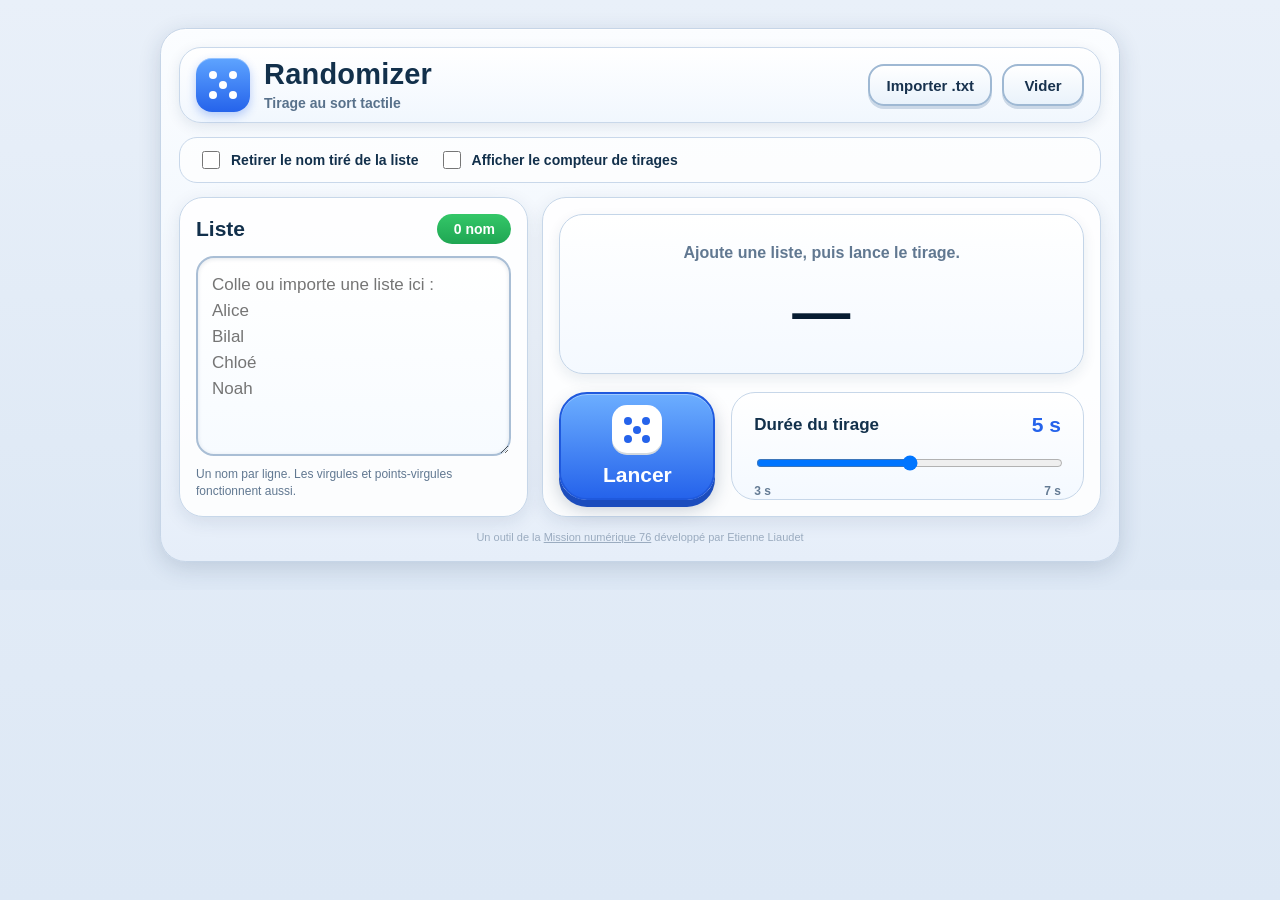
==== index.html @ f3f2001b "Rework footer credit wording to link Mission numérique 76 Co-Authored-By: Claude Sonnet 5 <noreply@a" ====
<!DOCTYPE html>
<html lang="fr">
<head>
    <meta charset="UTF-8">
    <meta http-equiv="Content-Type" content="text/html; charset=utf-8">
    <meta name="viewport" content="width=device-width, initial-scale=1.0">
    <title>Randomizer - Tirage au sort</title>
    <meta name="description" content="Tirage au sort de noms avec liste importable, durée réglable et confettis.">
    <link rel="icon" href="icon.png">
    <link rel="stylesheet" href="css/style.css">
</head>
<body>
    <div id="app" aria-label="Randomizer de tirage au sort">
        <div id="confettiLayer" aria-hidden="true"></div>

        <header class="topbar">
            <div class="brand">
                <div class="logoDice" aria-hidden="true"><span></span><span></span><span></span><span></span><span></span></div>
                <div>
                    <h1>Randomizer</h1>
                    <p>Tirage au sort tactile</p>
                </div>
            </div>
            <div class="topActions">
                <button type="button" id="btnImport" class="softButton">Importer .txt</button>
                <input type="file" id="fileImport" accept=".txt,.csv,text/plain" style="display:none">
                <button type="button" id="btnClear" class="softButton danger">Vider</button>
            </div>
        </header>

        <section class="optionsBar">
            <label class="optionToggle">
                <input type="checkbox" id="removeDrawnToggle">
                <span>Retirer le nom tiré de la liste</span>
            </label>
            <label class="optionToggle">
                <input type="checkbox" id="showCounterToggle">
                <span>Afficher le compteur de tirages</span>
            </label>
            <div id="drawCounter" class="drawCounter" hidden>
                <span>Tirages : <strong id="drawCounterValue">0</strong></span>
                <button type="button" id="btnResetCounter" class="linkButton">Réinitialiser</button>
            </div>
        </section>

        <main class="layout">
            <section class="panel listPanel">
                <div class="panelHeader">
                    <h2>Liste</h2>
                    <span id="countBadge">0 nom</span>
                </div>
                <textarea id="nameList" spellcheck="false" placeholder="Colle ou importe une liste ici :&#10;Alice&#10;Bilal&#10;Chloé&#10;Noah"></textarea>
                <p class="hint">Un nom par ligne. Les virgules et points-virgules fonctionnent aussi.</p>
            </section>

            <section class="panel drawPanel">
                <div id="resultCard">
                    <div id="statusText">Ajoute une liste, puis lance le tirage.</div>
                    <div id="resultName">—</div>
                </div>

                <div class="controls">
                    <button type="button" id="drawButton" class="drawButton" aria-label="Lancer le tirage au sort">
                        <span class="dieButton" aria-hidden="true"><i></i><i></i><i></i><i></i><i></i></span>
                        <span>Lancer</span>
                    </button>

                    <div class="speedBox">
                        <div class="speedHeader">
                            <label for="durationRange">Durée du tirage</label>
                            <strong><span id="durationValue">5</span> s</strong>
                        </div>
                        <input id="durationRange" type="range" min="3" max="7" value="5" step="1">
                        <div class="rangeLabels"><span>3 s</span><span>7 s</span></div>
                    </div>
                </div>
            </section>
        </main>

        <footer class="appFooter">
            Un outil de la <a href="https://prim76.ac-normandie.fr/numerique" target="_blank" rel="noopener">Mission numérique 76</a> développé par Etienne Liaudet
        </footer>
    </div>

    <script src="scripts/randomizer.js"></script>
</body>
</html>
---- css/style.css ----
* {
    box-sizing: border-box;
}

html, body {
    margin: 0;
    padding: 0;
    min-height: 100%;
    background: linear-gradient(180deg, #e9f0f9 0%, #dde8f5 100%);
    font-family: Arial, Helvetica, sans-serif;
}

button, input, textarea {
    font-family: Arial, Helvetica, sans-serif;
}

button, input[type="range"] {
    touch-action: manipulation;
    -ms-touch-action: manipulation;
}

body {
    display: flex;
    justify-content: center;
    align-items: flex-start;
    padding: clamp(8px, 3vw, 28px);
}

#app {
    position: relative;
    width: 100%;
    max-width: 960px;
    color: #11263d;
    background: linear-gradient(180deg, #fbfdff 0%, #f0f6fd 58%, #e6eef9 100%);
    border: 1px solid #c6d5e7;
    border-radius: clamp(14px, 2vw, 26px);
    box-shadow: inset 0 1px 0 rgba(255,255,255,.92), 0 6px 22px rgba(23,52,84,.16);
    padding: clamp(10px, 2vw, 18px);
    display: flex;
    flex-direction: column;
    gap: 14px;
}

.topbar {
    display: flex;
    flex-wrap: wrap;
    align-items: center;
    justify-content: space-between;
    gap: 12px;
    padding: 10px 16px;
    background: linear-gradient(180deg, rgba(255,255,255,.98), rgba(241,247,254,.98));
    border: 1px solid #c9d8ea;
    border-radius: 22px;
    box-shadow: 0 4px 14px rgba(23,52,84,.10);
}

.brand {
    display: flex;
    align-items: center;
    gap: 14px;
}

.logoDice {
    position: relative;
    width: 54px;
    height: 54px;
    flex: 0 0 auto;
    background: linear-gradient(180deg, #5ea4ff, #2563eb);
    border-radius: 16px;
    box-shadow: inset 0 1px 0 rgba(255,255,255,.35), 0 4px 10px rgba(37,99,235,.30);
}

.logoDice span,
.dieButton i {
    position: absolute;
    display: block;
    width: 8px;
    height: 8px;
    background: #fff;
    border-radius: 50%;
}

.logoDice span:nth-child(1) { left: 13px; top: 13px; }
.logoDice span:nth-child(2) { right: 13px; top: 13px; }
.logoDice span:nth-child(3) { left: 23px; top: 23px; }
.logoDice span:nth-child(4) { left: 13px; bottom: 13px; }
.logoDice span:nth-child(5) { right: 13px; bottom: 13px; }

h1 {
    margin: 0;
    color: #12304b;
    font-size: clamp(20px, 3vw, 29px);
    line-height: 1.1;
    letter-spacing: .2px;
}

.brand p {
    margin: 4px 0 0;
    color: #58718b;
    font-size: 14px;
    font-weight: bold;
}

.topActions {
    display: flex;
    align-items: center;
    flex-wrap: wrap;
    gap: 10px;
}

.softButton {
    height: 42px;
    min-width: 122px;
    padding: 0 16px;
    color: #18324e;
    background: linear-gradient(180deg, #ffffff, #e9f2fb);
    border: 2px solid #9eb8d3;
    border-radius: 16px;
    box-shadow: inset 0 1px 0 rgba(255,255,255,.9), 0 3px 0 #cbd8e7;
    font-size: 15px;
    font-weight: bold;
    cursor: pointer;
}

.softButton.danger {
    min-width: 82px;
}

.softButton:hover,
.softButton:focus,
.drawButton:hover,
.drawButton:focus {
    border-color: #2563eb;
    box-shadow: 0 0 0 5px rgba(37,99,235,.13), inset 0 1px 0 rgba(255,255,255,.9);
    outline: none;
}

.softButton:active,
.drawButton:active {
    transform: translateY(2px);
}

.optionsBar {
    display: flex;
    flex-wrap: wrap;
    align-items: center;
    gap: 10px 20px;
    padding: 10px 18px;
    background: rgba(255,255,255,.7);
    border: 1px solid #c9d8ea;
    border-radius: 18px;
}

.optionToggle {
    display: flex;
    align-items: center;
    gap: 8px;
    color: #12304b;
    font-size: 14px;
    font-weight: bold;
    cursor: pointer;
    user-select: none;
}

.optionToggle input[type="checkbox"] {
    width: 18px;
    height: 18px;
    accent-color: #2563eb;
    cursor: pointer;
}

.drawCounter {
    display: flex;
    align-items: center;
    gap: 12px;
    margin-left: auto;
    color: #12304b;
    font-size: 14px;
    font-weight: bold;
}

.drawCounter[hidden] {
    display: none;
}

.drawCounter strong {
    color: #2563eb;
    font-size: 16px;
}

.linkButton {
    padding: 0;
    color: #58718b;
    background: none;
    border: none;
    font-size: 13px;
    font-weight: bold;
    text-decoration: underline;
    cursor: pointer;
}

.linkButton:hover,
.linkButton:focus {
    color: #2563eb;
    outline: none;
}

.layout {
    display: flex;
    flex-wrap: wrap;
    gap: 14px;
}

.panel {
    background: rgba(255,255,255,.88);
    border: 1px solid #c7d7e9;
    border-radius: 24px;
    box-shadow: 0 5px 18px rgba(23,52,84,.10), inset 0 1px 0 rgba(255,255,255,.9);
    padding: 16px;
}

.listPanel {
    flex: 1 1 260px;
    min-width: 240px;
    display: flex;
    flex-direction: column;
}

.panelHeader {
    display: flex;
    align-items: center;
    justify-content: space-between;
    margin-bottom: 12px;
}

.panelHeader h2 {
    margin: 0;
    color: #12304b;
    font-size: 21px;
}

#countBadge {
    min-width: 74px;
    height: 30px;
    padding: 0 12px;
    color: #fff;
    background: linear-gradient(180deg, #34c768, #1fa653);
    border-radius: 999px;
    text-align: center;
    line-height: 30px;
    font-size: 14px;
    font-weight: bold;
}

#nameList {
    width: 100%;
    flex: 1 1 auto;
    min-height: 200px;
    resize: vertical;
    padding: 14px;
    color: #10253b;
    background: linear-gradient(180deg, #ffffff, #f7fbff);
    border: 2px solid #a9bed5;
    border-radius: 18px;
    box-shadow: inset 0 1px 4px rgba(23,52,84,.12);
    font-size: 17px;
    line-height: 26px;
}

#nameList:focus {
    border-color: #2563eb;
    box-shadow: 0 0 0 5px rgba(37,99,235,.13), inset 0 1px 4px rgba(23,52,84,.10);
    outline: none;
}

.hint {
    margin: 10px 0 0;
    color: #617891;
    font-size: 12px;
    line-height: 17px;
}

.drawPanel {
    position: relative;
    flex: 2 1 380px;
    min-width: 280px;
    display: flex;
    flex-direction: column;
    gap: 18px;
}

#resultCard {
    position: relative;
    flex: 1 1 auto;
    min-height: 160px;
    border-radius: 24px;
    background: linear-gradient(180deg, #ffffff, #f4f9ff);
    border: 1px solid #c4d5e8;
    box-shadow: inset 0 1px 0 rgba(255,255,255,.95), 0 5px 14px rgba(23,52,84,.09);
    display: flex;
    flex-direction: column;
    justify-content: center;
    align-items: center;
    text-align: center;
    padding: 18px;
}

#statusText {
    min-height: 24px;
    color: #617891;
    font-size: 16px;
    font-weight: bold;
    margin-bottom: 12px;
}

#resultName {
    max-width: 100%;
    color: #071c31;
    font-size: clamp(30px, 6vw, 58px);
    line-height: 1.1;
    font-weight: 900;
    letter-spacing: 1px;
    white-space: nowrap;
    overflow: hidden;
    text-overflow: ellipsis;
}

#resultName.rolling {
    color: #2563eb;
    transform: scale(1.02);
}

#resultName.winner {
    animation: popWinner .45s ease-out;
}

@keyframes popWinner {
    0% { transform: scale(.86); opacity: .7; }
    70% { transform: scale(1.08); opacity: 1; }
    100% { transform: scale(1); opacity: 1; }
}

.controls {
    display: flex;
    flex-wrap: wrap;
    align-items: center;
    gap: 16px;
}

.drawButton {
    width: 156px;
    height: 108px;
    flex: 0 0 auto;
    color: #fff;
    background: linear-gradient(180deg, #6caeff, #2563eb);
    border: 2px solid #1f59dd;
    border-radius: 28px;
    box-shadow: inset 0 1px 0 rgba(255,255,255,.35), 0 7px 0 #1c4dbd, 0 9px 18px rgba(23,52,84,.25);
    font-size: 21px;
    font-weight: bold;
    cursor: pointer;
}

.dieButton {
    position: relative;
    display: block;
    width: 50px;
    height: 50px;
    margin: 0 auto 8px;
    background: #fff;
    border-radius: 15px;
    box-shadow: inset 0 -2px 0 rgba(16,48,75,.18);
}

.dieButton i {
    background: #2563eb;
}

.dieButton i:nth-child(1) { left: 12px; top: 12px; }
.dieButton i:nth-child(2) { right: 12px; top: 12px; }
.dieButton i:nth-child(3) { left: 21px; top: 21px; }
.dieButton i:nth-child(4) { left: 12px; bottom: 12px; }
.dieButton i:nth-child(5) { right: 12px; bottom: 12px; }

.speedBox {
    flex: 1 1 200px;
    height: 108px;
    padding: 20px 22px;
    background: linear-gradient(180deg, #ffffff, #f4f9ff);
    border: 1px solid #c7d7e9;
    border-radius: 24px;
    box-shadow: inset 0 1px 0 rgba(255,255,255,.95);
}

.speedHeader {
    display: flex;
    align-items: center;
    justify-content: space-between;
    margin-bottom: 14px;
    color: #12304b;
    font-size: 17px;
    font-weight: bold;
}

.speedHeader strong {
    color: #2563eb;
    font-size: 21px;
}

#durationRange {
    width: 100%;
    height: 20px;
    cursor: pointer;
}

.rangeLabels {
    display: flex;
    justify-content: space-between;
    margin-top: 7px;
    color: #647b94;
    font-size: 12px;
    font-weight: bold;
}

#confettiLayer {
    position: absolute;
    inset: 0;
    overflow: hidden;
    pointer-events: none;
    z-index: 50;
    border-radius: inherit;
}

.confetti {
    position: absolute;
    width: 10px;
    height: 16px;
    border-radius: 3px;
    opacity: 0;
    animation: confettiFall 1100ms ease-out forwards;
}

@keyframes confettiFall {
    0% {
        opacity: 1;
        transform: translate(0, 0) rotate(0deg) scale(1);
    }
    100% {
        opacity: 0;
        transform: translate(var(--dx), var(--dy)) rotate(var(--rot)) scale(.9);
    }
}

.appFooter {
    text-align: center;
    color: #9bacc0;
    font-size: 11px;
}

.appFooter a {
    color: #9bacc0;
    text-decoration: underline;
}

.appFooter a:hover,
.appFooter a:focus {
    color: #2563eb;
}

@media (max-width: 560px) {
    .topbar {
        justify-content: center;
        text-align: center;
    }
    .brand {
        flex-direction: column;
        text-align: center;
    }
    .drawCounter {
        margin-left: 0;
        width: 100%;
        justify-content: center;
    }
    .controls {
        justify-content: center;
    }
    .drawButton {
        width: 100%;
    }
}
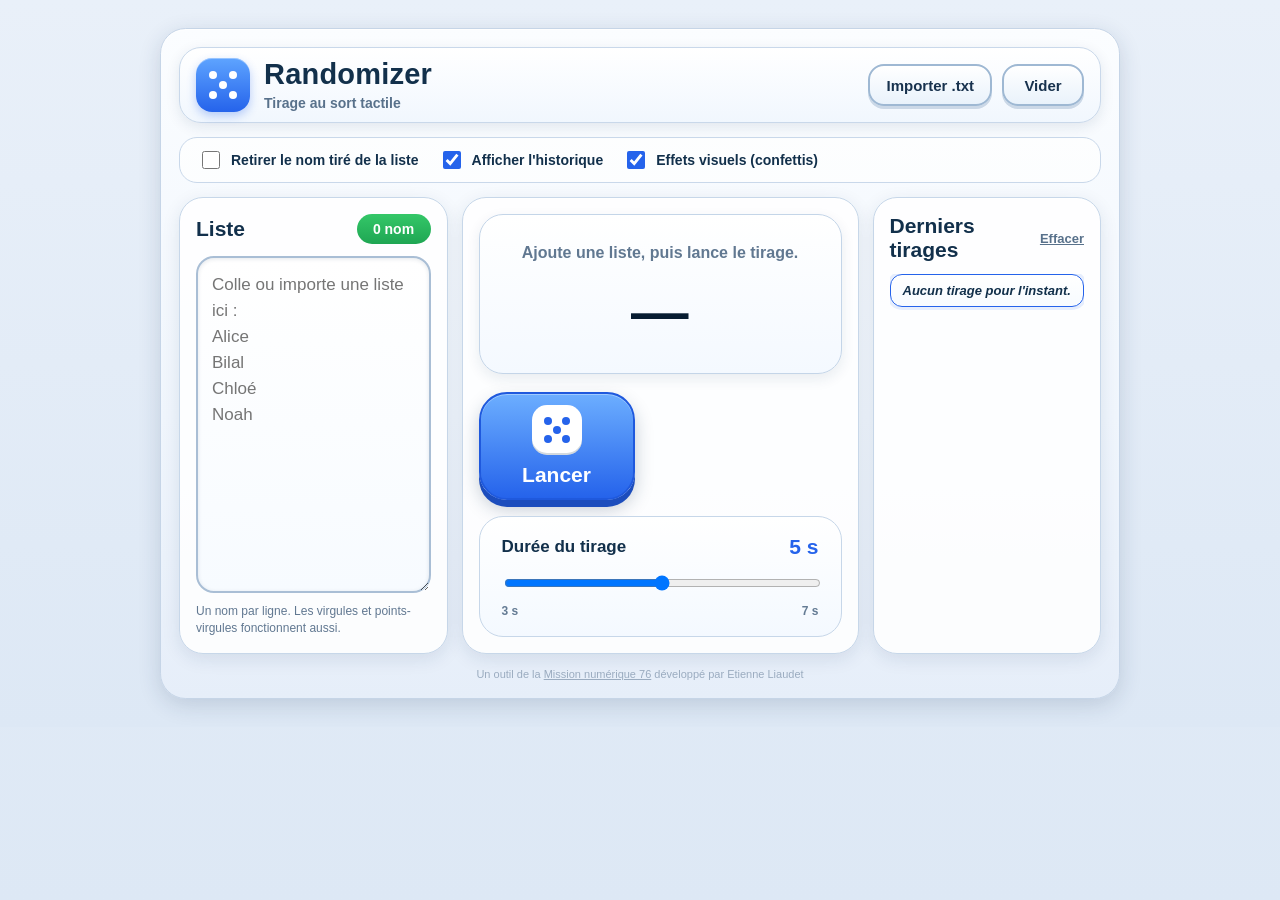
==== commit 9eaf21fc: "Replace draw counter with a collapsible recent-draws panel Remove the draw counter and its toggle/re" ====
--- a/index.html
+++ b/index.html
@@ -34,13 +34,13 @@
                 <span>Retirer le nom tiré de la liste</span>
             </label>
             <label class="optionToggle">
-                <input type="checkbox" id="showCounterToggle">
-                <span>Afficher le compteur de tirages</span>
+                <input type="checkbox" id="showHistoryToggle" checked>
+                <span>Afficher l'historique</span>
             </label>
-            <div id="drawCounter" class="drawCounter" hidden>
-                <span>Tirages : <strong id="drawCounterValue">0</strong></span>
-                <button type="button" id="btnResetCounter" class="linkButton">Réinitialiser</button>
-            </div>
+            <label class="optionToggle">
+                <input type="checkbox" id="confettiToggle" checked>
+                <span>Effets visuels (confettis)</span>
+            </label>
         </section>
 
         <main class="layout">
@@ -75,6 +75,16 @@
                     </div>
                 </div>
             </section>
+
+            <aside class="panel historyPanel" id="historyPanel">
+                <div class="panelHeader">
+                    <h2>Derniers tirages</h2>
+                    <button type="button" id="btnClearHistory" class="linkButton">Effacer</button>
+                </div>
+                <ol id="historyList" class="historyList">
+                    <li class="historyEmpty">Aucun tirage pour l'instant.</li>
+                </ol>
+            </aside>
         </main>
 
         <footer class="appFooter">
--- a/css/style.css
+++ b/css/style.css
@@ -167,25 +167,6 @@
     height: 18px;
     accent-color: #2563eb;
     cursor: pointer;
-}
-
-.drawCounter {
-    display: flex;
-    align-items: center;
-    gap: 12px;
-    margin-left: auto;
-    color: #12304b;
-    font-size: 14px;
-    font-weight: bold;
-}
-
-.drawCounter[hidden] {
-    display: none;
-}
-
-.drawCounter strong {
-    color: #2563eb;
-    font-size: 16px;
 }
 
 .linkButton {
@@ -384,8 +365,7 @@
 
 .speedBox {
     flex: 1 1 200px;
-    height: 108px;
-    padding: 20px 22px;
+    padding: 18px 22px;
     background: linear-gradient(180deg, #ffffff, #f4f9ff);
     border: 1px solid #c7d7e9;
     border-radius: 24px;
@@ -396,9 +376,9 @@
     display: flex;
     align-items: center;
     justify-content: space-between;
-    margin-bottom: 14px;
+    margin-bottom: 12px;
     color: #12304b;
-    font-size: 17px;
+    font-size: clamp(14px, 1.6vw, 17px);
     font-weight: bold;
 }
 
@@ -434,21 +414,102 @@
 .confetti {
     position: absolute;
     width: 10px;
-    height: 16px;
+    height: 14px;
+    opacity: 0;
+    animation-name: confettiFall;
+    animation-timing-function: cubic-bezier(.22, .68, .32, 1);
+    animation-fill-mode: forwards;
+}
+
+.confetti.round {
+    border-radius: 50%;
+}
+
+.confetti.square {
     border-radius: 3px;
-    opacity: 0;
-    animation: confettiFall 1100ms ease-out forwards;
 }
 
 @keyframes confettiFall {
     0% {
+        opacity: 0;
+        transform: translate(0, 0) rotate(0deg) scale(.4);
+    }
+    12% {
         opacity: 1;
-        transform: translate(0, 0) rotate(0deg) scale(1);
+        transform: translate(calc(var(--peakX) * 0.35), calc(var(--peakY) * 0.7)) rotate(calc(var(--rot) * 0.3)) scale(1);
+    }
+    50% {
+        opacity: 1;
+        transform: translate(var(--peakX), var(--peakY)) rotate(calc(var(--rot) * 0.6)) scale(1);
     }
     100% {
         opacity: 0;
-        transform: translate(var(--dx), var(--dy)) rotate(var(--rot)) scale(.9);
-    }
+        transform: translate(var(--dx), var(--dy)) rotate(var(--rot)) scale(.7);
+    }
+}
+
+.historyPanel {
+    flex: 1 1 220px;
+    min-width: 200px;
+    max-width: 260px;
+    display: flex;
+    flex-direction: column;
+}
+
+.historyPanel[hidden] {
+    display: none;
+}
+
+.historyList {
+    flex: 1 1 auto;
+    margin: 0;
+    padding: 0;
+    list-style: none;
+    overflow-y: auto;
+    max-height: 320px;
+    display: flex;
+    flex-direction: column;
+    gap: 8px;
+}
+
+.historyList li {
+    display: flex;
+    align-items: center;
+    justify-content: space-between;
+    gap: 8px;
+    padding: 8px 12px;
+    background: linear-gradient(180deg, #ffffff, #f7fbff);
+    border: 1px solid #d3e0ee;
+    border-radius: 12px;
+    font-size: 13px;
+    font-weight: bold;
+    color: #12304b;
+}
+
+.historyList li:first-child {
+    border-color: #2563eb;
+    box-shadow: 0 0 0 3px rgba(37,99,235,.10);
+}
+
+.historyList .historyName {
+    overflow: hidden;
+    text-overflow: ellipsis;
+    white-space: nowrap;
+}
+
+.historyList .historyTime {
+    flex: 0 0 auto;
+    color: #8298b3;
+    font-weight: normal;
+    font-size: 11px;
+}
+
+.historyEmpty {
+    color: #8298b3;
+    font-weight: normal;
+    font-style: italic;
+    justify-content: center;
+    text-align: center;
 }
 
 .appFooter {
@@ -476,10 +537,8 @@
         flex-direction: column;
         text-align: center;
     }
-    .drawCounter {
-        margin-left: 0;
-        width: 100%;
-        justify-content: center;
+    .historyPanel {
+        max-width: none;
     }
     .controls {
         justify-content: center;
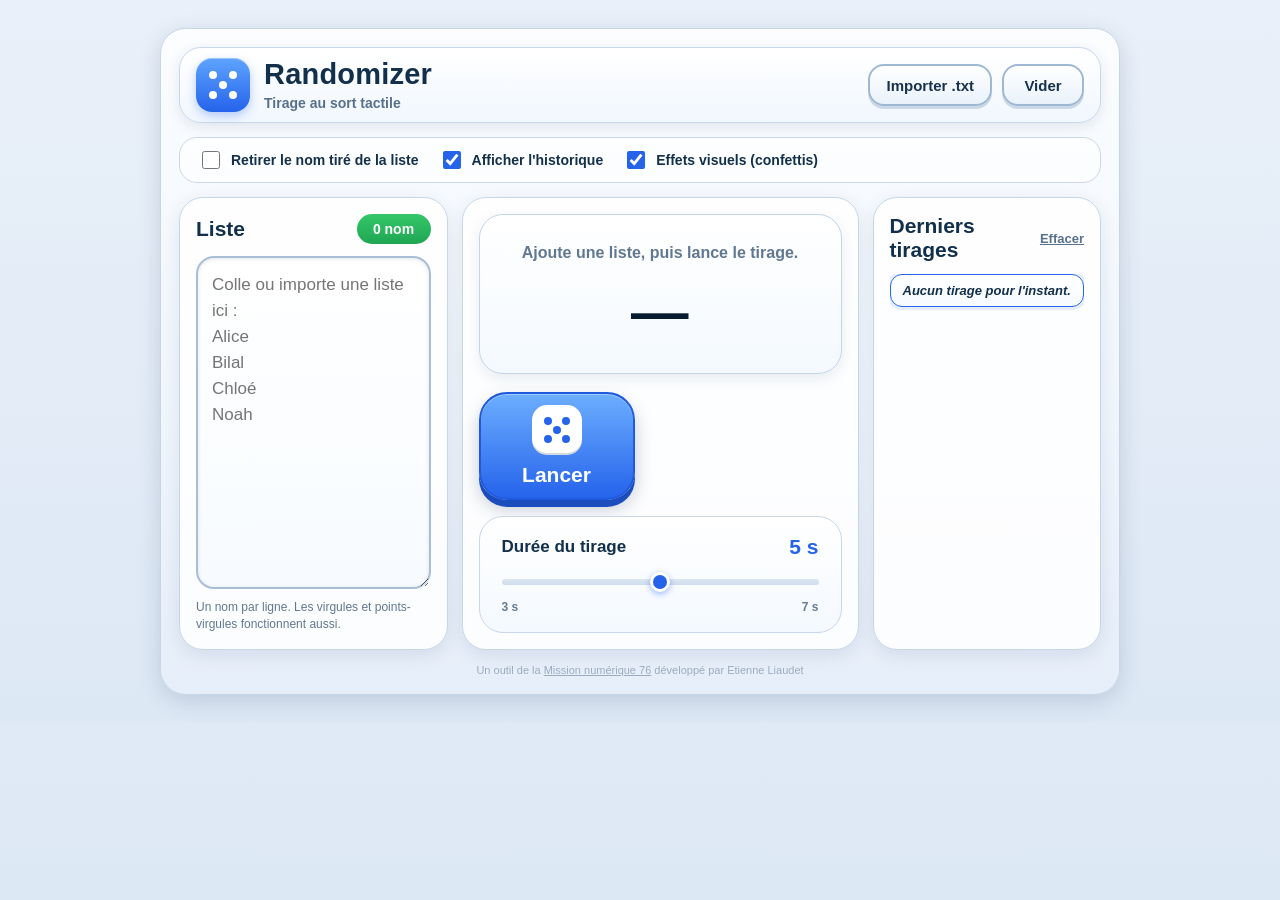
==== commit 04fcaeda: "Full QA pass: fix confetti-toggle bug, restyle slider, fix layout gap - Fix real bug: the confetti t" ====
--- a/index.html
+++ b/index.html
@@ -55,8 +55,8 @@
 
             <section class="panel drawPanel">
                 <div id="resultCard">
-                    <div id="statusText">Ajoute une liste, puis lance le tirage.</div>
-                    <div id="resultName">—</div>
+                    <div id="statusText" aria-live="polite">Ajoute une liste, puis lance le tirage.</div>
+                    <div id="resultName" aria-live="off">—</div>
                 </div>
 
                 <div class="controls">
--- a/css/style.css
+++ b/css/style.css
@@ -140,6 +140,12 @@
     transform: translateY(2px);
 }
 
+.drawButton:disabled {
+    opacity: .6;
+    cursor: default;
+    transform: none;
+}
+
 .optionsBar {
     display: flex;
     flex-wrap: wrap;
@@ -170,7 +176,8 @@
 }
 
 .linkButton {
-    padding: 0;
+    padding: 6px 4px;
+    margin: -6px -4px;
     color: #58718b;
     background: none;
     border: none;
@@ -388,9 +395,53 @@
 }
 
 #durationRange {
+    -webkit-appearance: none;
+    appearance: none;
     width: 100%;
+    height: 6px;
+    margin: 8px 0;
+    background: transparent;
+    cursor: pointer;
+}
+
+#durationRange::-webkit-slider-runnable-track {
+    height: 6px;
+    border-radius: 999px;
+    background: linear-gradient(180deg, #dbe6f2, #cddced);
+}
+
+#durationRange::-moz-range-track {
+    height: 6px;
+    border-radius: 999px;
+    background: linear-gradient(180deg, #dbe6f2, #cddced);
+}
+
+#durationRange::-webkit-slider-thumb {
+    -webkit-appearance: none;
+    width: 20px;
     height: 20px;
-    cursor: pointer;
+    margin-top: -7px;
+    border-radius: 50%;
+    background: #2563eb;
+    border: 3px solid #ffffff;
+    box-shadow: 0 2px 6px rgba(37,99,235,.45);
+}
+
+#durationRange::-moz-range-thumb {
+    width: 14px;
+    height: 14px;
+    border-radius: 50%;
+    background: #2563eb;
+    border: 3px solid #ffffff;
+    box-shadow: 0 2px 6px rgba(37,99,235,.45);
+}
+
+#durationRange:focus-visible::-webkit-slider-thumb {
+    box-shadow: 0 0 0 5px rgba(37,99,235,.18), 0 2px 6px rgba(37,99,235,.45);
+}
+
+#durationRange:focus-visible::-moz-range-thumb {
+    box-shadow: 0 0 0 5px rgba(37,99,235,.18), 0 2px 6px rgba(37,99,235,.45);
 }
 
 .rangeLabels {
@@ -528,6 +579,17 @@
     color: #2563eb;
 }
 
+@media (max-width: 900px) {
+    .historyPanel {
+        flex-basis: 100%;
+        max-width: none;
+    }
+
+    .historyList {
+        max-height: 180px;
+    }
+}
+
 @media (max-width: 560px) {
     .topbar {
         justify-content: center;
@@ -537,9 +599,6 @@
         flex-direction: column;
         text-align: center;
     }
-    .historyPanel {
-        max-width: none;
-    }
     .controls {
         justify-content: center;
     }
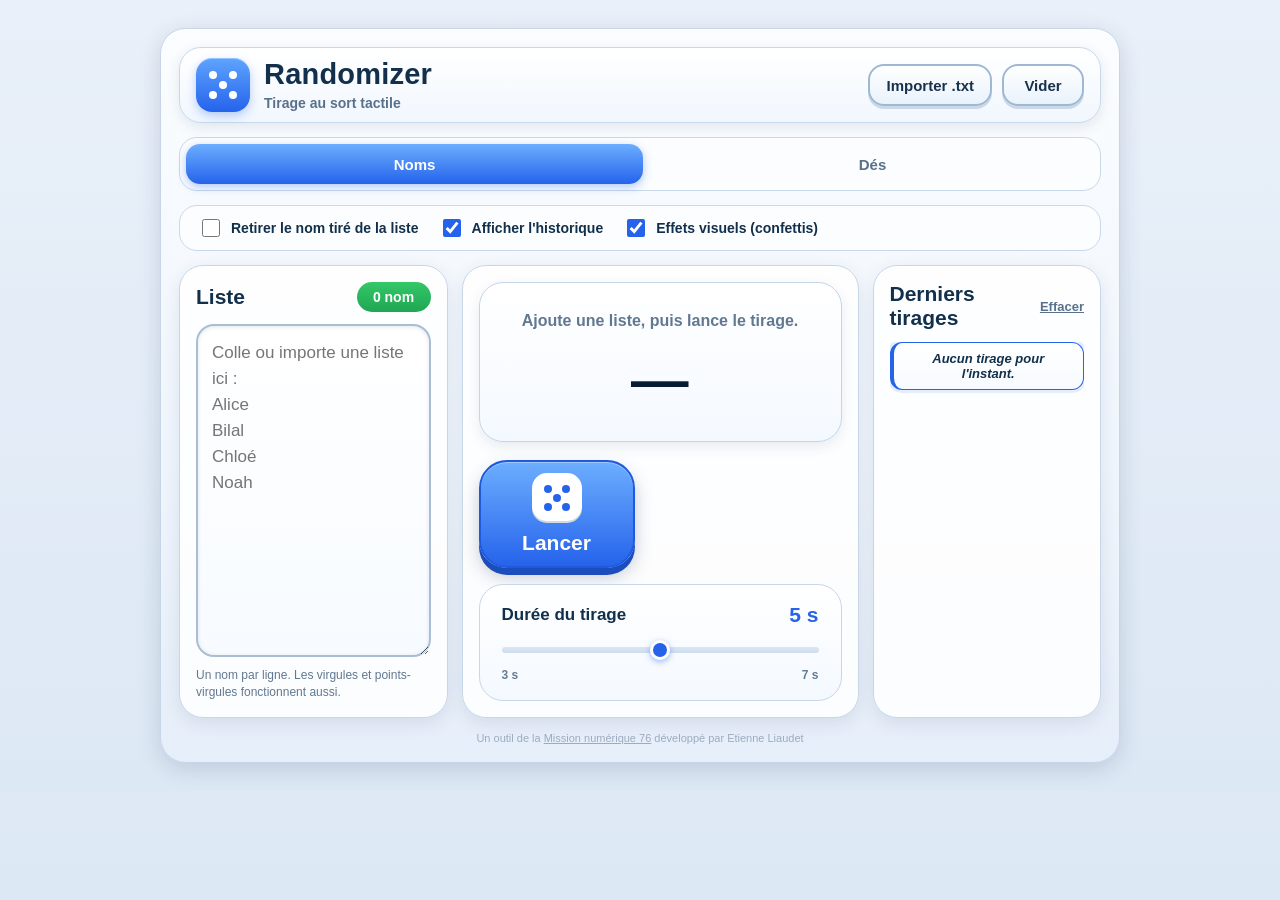
==== commit 554495f2: "Add tab navigation and a dice-roll tab Introduce a tab bar (Noms / Dés) so the app can host several " ====
--- a/index.html
+++ b/index.html
@@ -21,15 +21,20 @@
                     <p>Tirage au sort tactile</p>
                 </div>
             </div>
-            <div class="topActions">
+            <div class="topActions" id="namesTopActions">
                 <button type="button" id="btnImport" class="softButton">Importer .txt</button>
                 <input type="file" id="fileImport" accept=".txt,.csv,text/plain" style="display:none">
                 <button type="button" id="btnClear" class="softButton danger">Vider</button>
             </div>
         </header>
 
+        <nav class="tabBar" role="tablist" aria-label="Type de tirage">
+            <button type="button" class="tabButton active" data-tab="names" role="tab" aria-selected="true">Noms</button>
+            <button type="button" class="tabButton" data-tab="dice" role="tab" aria-selected="false">Dés</button>
+        </nav>
+
         <section class="optionsBar">
-            <label class="optionToggle">
+            <label class="optionToggle" id="removeDrawnOption">
                 <input type="checkbox" id="removeDrawnToggle">
                 <span>Retirer le nom tiré de la liste</span>
             </label>
@@ -44,37 +49,82 @@
         </section>
 
         <main class="layout">
-            <section class="panel listPanel">
-                <div class="panelHeader">
-                    <h2>Liste</h2>
-                    <span id="countBadge">0 nom</span>
-                </div>
-                <textarea id="nameList" spellcheck="false" placeholder="Colle ou importe une liste ici :&#10;Alice&#10;Bilal&#10;Chloé&#10;Noah"></textarea>
-                <p class="hint">Un nom par ligne. Les virgules et points-virgules fonctionnent aussi.</p>
-            </section>
+            <div class="tabPanel" id="tabPanel-names">
+                <section class="panel listPanel">
+                    <div class="panelHeader">
+                        <h2>Liste</h2>
+                        <span id="countBadge">0 nom</span>
+                    </div>
+                    <textarea id="nameList" spellcheck="false" placeholder="Colle ou importe une liste ici :&#10;Alice&#10;Bilal&#10;Chloé&#10;Noah"></textarea>
+                    <p class="hint">Un nom par ligne. Les virgules et points-virgules fonctionnent aussi.</p>
+                </section>
 
-            <section class="panel drawPanel">
-                <div id="resultCard">
-                    <div id="statusText" aria-live="polite">Ajoute une liste, puis lance le tirage.</div>
-                    <div id="resultName" aria-live="off">—</div>
-                </div>
+                <section class="panel drawPanel">
+                    <div id="resultCard">
+                        <div id="statusText" aria-live="polite">Ajoute une liste, puis lance le tirage.</div>
+                        <div id="resultName" aria-live="off">—</div>
+                    </div>
 
-                <div class="controls">
-                    <button type="button" id="drawButton" class="drawButton" aria-label="Lancer le tirage au sort">
-                        <span class="dieButton" aria-hidden="true"><i></i><i></i><i></i><i></i><i></i></span>
-                        <span>Lancer</span>
-                    </button>
+                    <div class="controls">
+                        <button type="button" id="drawButton" class="drawButton" aria-label="Lancer le tirage au sort">
+                            <span class="dieButton" aria-hidden="true"><i></i><i></i><i></i><i></i><i></i></span>
+                            <span>Lancer</span>
+                        </button>
 
-                    <div class="speedBox">
-                        <div class="speedHeader">
-                            <label for="durationRange">Durée du tirage</label>
-                            <strong><span id="durationValue">5</span> s</strong>
+                        <div class="speedBox">
+                            <div class="speedHeader">
+                                <label for="durationRange">Durée du tirage</label>
+                                <strong><span id="durationValue">5</span> s</strong>
+                            </div>
+                            <input id="durationRange" type="range" min="3" max="7" value="5" step="1">
+                            <div class="rangeLabels"><span>3 s</span><span>7 s</span></div>
                         </div>
-                        <input id="durationRange" type="range" min="3" max="7" value="5" step="1">
-                        <div class="rangeLabels"><span>3 s</span><span>7 s</span></div>
                     </div>
-                </div>
-            </section>
+                </section>
+            </div>
+
+            <div class="tabPanel" id="tabPanel-dice" hidden>
+                <section class="panel listPanel">
+                    <div class="panelHeader">
+                        <h2>Dés</h2>
+                    </div>
+                    <div class="diceOptionRow">
+                        <label id="diceCountLabel">Nombre de dés</label>
+                        <div class="stepper" role="group" aria-labelledby="diceCountLabel">
+                            <button type="button" id="diceCountMinus" class="stepperBtn" aria-label="Retirer un dé">−</button>
+                            <span id="diceCountValue">2</span>
+                            <button type="button" id="diceCountPlus" class="stepperBtn" aria-label="Ajouter un dé">+</button>
+                        </div>
+                    </div>
+                    <div class="diceOptionRow">
+                        <label for="diceSides">Type de dé</label>
+                        <select id="diceSides" class="softSelect">
+                            <option value="4">D4</option>
+                            <option value="6" selected>D6</option>
+                            <option value="8">D8</option>
+                            <option value="10">D10</option>
+                            <option value="12">D12</option>
+                            <option value="20">D20</option>
+                        </select>
+                    </div>
+                    <p class="hint">Choisis le nombre de dés et leur nombre de faces, puis lance.</p>
+                </section>
+
+                <section class="panel drawPanel">
+                    <div id="diceResultCard">
+                        <div id="diceStatusText" aria-live="polite">Prêt à lancer les dés.</div>
+                        <div id="diceFaces" class="diceFaces"></div>
+                        <div id="diceTotal" class="diceTotal" hidden>Total : <strong id="diceTotalValue">0</strong></div>
+                    </div>
+
+                    <div class="controls">
+                        <button type="button" id="diceRollButton" class="drawButton" aria-label="Lancer les dés">
+                            <span class="dieButton" aria-hidden="true"><i></i><i></i><i></i><i></i><i></i></span>
+                            <span>Lancer</span>
+                        </button>
+                    </div>
+                </section>
+            </div>
 
             <aside class="panel historyPanel" id="historyPanel">
                 <div class="panelHeader">
--- a/css/style.css
+++ b/css/style.css
@@ -1,5 +1,9 @@
 * {
     box-sizing: border-box;
+}
+
+[hidden] {
+    display: none !important;
 }
 
 html, body {
@@ -144,6 +148,46 @@
     opacity: .6;
     cursor: default;
     transform: none;
+}
+
+.tabBar {
+    display: flex;
+    flex-wrap: wrap;
+    gap: 8px;
+    padding: 6px;
+    background: rgba(255,255,255,.6);
+    border: 1px solid #c9d8ea;
+    border-radius: 18px;
+}
+
+.tabButton {
+    flex: 1 1 auto;
+    min-width: 100px;
+    height: 40px;
+    padding: 0 16px;
+    color: #58718b;
+    background: transparent;
+    border: none;
+    border-radius: 14px;
+    font-size: 15px;
+    font-weight: bold;
+    cursor: pointer;
+}
+
+.tabButton:hover,
+.tabButton:focus {
+    color: #2563eb;
+    outline: none;
+}
+
+.tabButton.active {
+    color: #fff;
+    background: linear-gradient(180deg, #6caeff, #2563eb);
+    box-shadow: 0 3px 10px rgba(37,99,235,.35);
+}
+
+.tabPanel {
+    display: contents;
 }
 
 .optionsBar {
@@ -268,6 +312,143 @@
     line-height: 17px;
 }
 
+.diceOptionRow {
+    display: flex;
+    align-items: center;
+    justify-content: space-between;
+    gap: 12px;
+    margin-bottom: 14px;
+}
+
+.diceOptionRow label {
+    color: #12304b;
+    font-size: 14px;
+    font-weight: bold;
+}
+
+.stepper {
+    display: flex;
+    align-items: center;
+    gap: 10px;
+}
+
+.stepperBtn {
+    width: 32px;
+    height: 32px;
+    color: #2563eb;
+    background: linear-gradient(180deg, #ffffff, #e9f2fb);
+    border: 2px solid #9eb8d3;
+    border-radius: 10px;
+    font-size: 18px;
+    font-weight: bold;
+    line-height: 1;
+    cursor: pointer;
+}
+
+.stepperBtn:hover,
+.stepperBtn:focus {
+    border-color: #2563eb;
+    outline: none;
+}
+
+.stepperBtn:disabled {
+    opacity: .4;
+    cursor: default;
+}
+
+#diceCountValue {
+    min-width: 20px;
+    text-align: center;
+    color: #12304b;
+    font-size: 18px;
+    font-weight: bold;
+}
+
+.softSelect {
+    height: 36px;
+    padding: 0 12px;
+    color: #18324e;
+    background: linear-gradient(180deg, #ffffff, #e9f2fb);
+    border: 2px solid #9eb8d3;
+    border-radius: 12px;
+    font-size: 14px;
+    font-weight: bold;
+    cursor: pointer;
+}
+
+.softSelect:hover,
+.softSelect:focus {
+    border-color: #2563eb;
+    outline: none;
+}
+
+#diceResultCard {
+    position: relative;
+    flex: 1 1 auto;
+    min-height: 160px;
+    border-radius: 24px;
+    background: linear-gradient(180deg, #ffffff, #f4f9ff);
+    border: 1px solid #c4d5e8;
+    box-shadow: inset 0 1px 0 rgba(255,255,255,.95), 0 5px 14px rgba(23,52,84,.09);
+    display: flex;
+    flex-direction: column;
+    justify-content: center;
+    align-items: center;
+    text-align: center;
+    padding: 18px;
+    gap: 12px;
+}
+
+#diceStatusText {
+    min-height: 24px;
+    color: #617891;
+    font-size: 16px;
+    font-weight: bold;
+}
+
+.diceFaces {
+    display: flex;
+    flex-wrap: wrap;
+    justify-content: center;
+    gap: 10px;
+}
+
+.dieFace {
+    display: flex;
+    align-items: center;
+    justify-content: center;
+    width: 56px;
+    height: 56px;
+    color: #fff;
+    background: linear-gradient(180deg, #6caeff, #2563eb);
+    border: 2px solid #1f59dd;
+    border-radius: 16px;
+    box-shadow: inset 0 1px 0 rgba(255,255,255,.35), 0 4px 10px rgba(37,99,235,.30);
+    font-size: 24px;
+    font-weight: 900;
+}
+
+.dieFace.rolling {
+    animation: dieShake .3s ease-in-out infinite;
+}
+
+@keyframes dieShake {
+    0%, 100% { transform: rotate(0deg); }
+    25% { transform: rotate(-8deg); }
+    75% { transform: rotate(8deg); }
+}
+
+.diceTotal {
+    color: #12304b;
+    font-size: 16px;
+    font-weight: bold;
+}
+
+.diceTotal strong {
+    color: #2563eb;
+    font-size: 20px;
+}
+
 .drawPanel {
     position: relative;
     flex: 2 1 380px;
@@ -507,10 +688,6 @@
     flex-direction: column;
 }
 
-.historyPanel[hidden] {
-    display: none;
-}
-
 .historyList {
     flex: 1 1 auto;
     margin: 0;
@@ -542,6 +719,14 @@
     box-shadow: 0 0 0 3px rgba(37,99,235,.10);
 }
 
+.historyList li {
+    border-left: 4px solid #34c768;
+}
+
+.historyList li[data-kind="dice"] {
+    border-left-color: #f5a623;
+}
+
 .historyList .historyName {
     overflow: hidden;
     text-overflow: ellipsis;
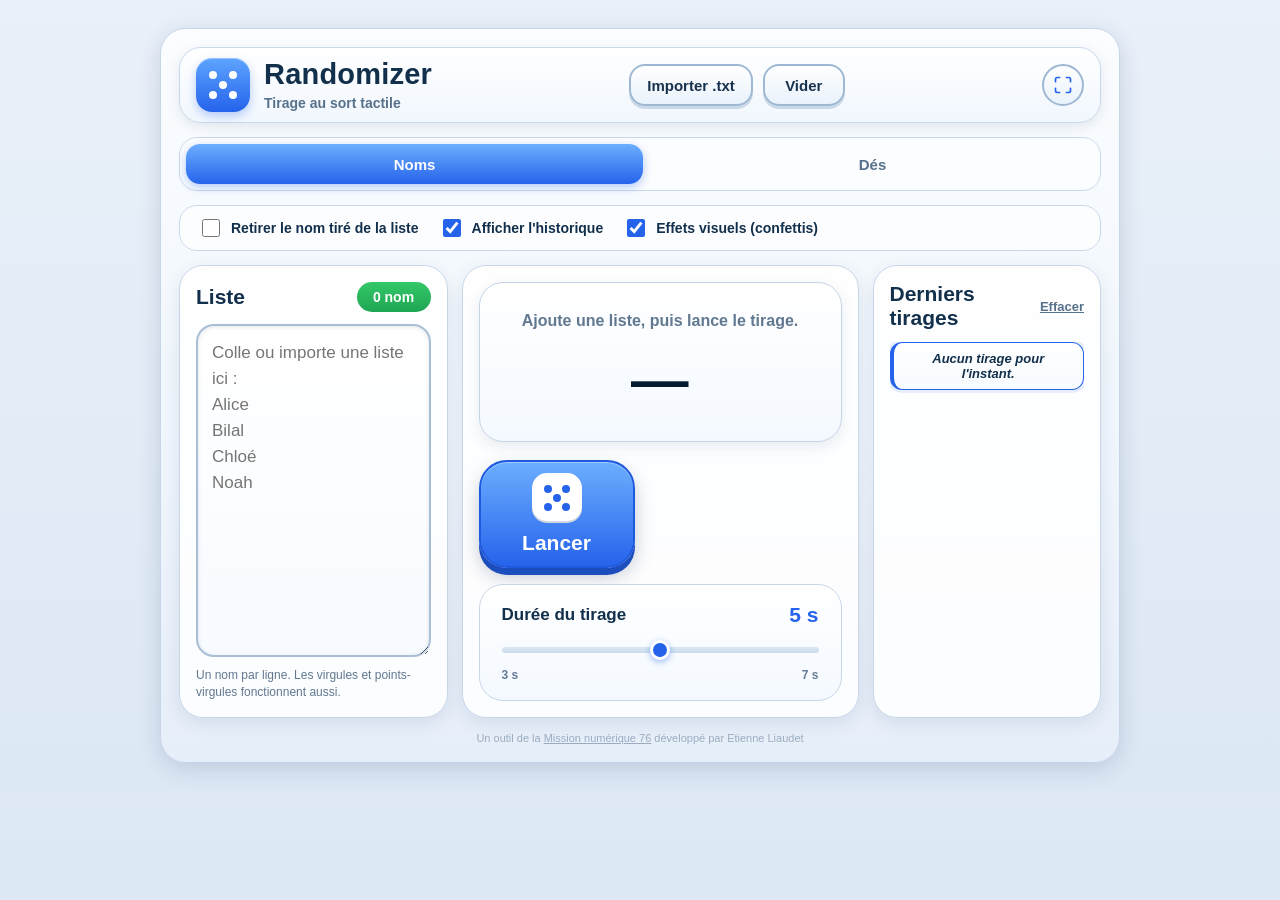
==== commit 33d7606e: "Add fullscreen mode, keyboard shortcuts, toast notifications, dice drop animation Inspired by a refe" ====
--- a/index.html
+++ b/index.html
@@ -12,6 +12,7 @@
 <body>
     <div id="app" aria-label="Randomizer de tirage au sort">
         <div id="confettiLayer" aria-hidden="true"></div>
+        <div id="notifBanner" class="notifBanner" role="status" aria-live="polite"></div>
 
         <header class="topbar">
             <div class="brand">
@@ -25,6 +26,12 @@
                 <button type="button" id="btnImport" class="softButton">Importer .txt</button>
                 <input type="file" id="fileImport" accept=".txt,.csv,text/plain" style="display:none">
                 <button type="button" id="btnClear" class="softButton danger">Vider</button>
+            </div>
+            <div class="topActions globalActions">
+                <button type="button" id="btnFullscreen" class="btnIcon" title="Plein écran (F)" aria-label="Activer le plein écran">
+                    <svg class="iconExpand" viewBox="0 0 24 24" aria-hidden="true"><path d="M8 3H5a2 2 0 0 0-2 2v3m18 0V5a2 2 0 0 0-2-2h-3m0 18h3a2 2 0 0 0 2-2v-3M3 16v3a2 2 0 0 0 2 2h3" fill="none" stroke="currentColor" stroke-width="2" stroke-linecap="round" stroke-linejoin="round"/></svg>
+                    <svg class="iconCompress" viewBox="0 0 24 24" aria-hidden="true" hidden><path d="M9 3v3a2 2 0 0 1-2 2H4m17 0h-3a2 2 0 0 1-2-2V3m0 18v-3a2 2 0 0 1 2-2h3M4 15h3a2 2 0 0 1 2 2v3" fill="none" stroke="currentColor" stroke-width="2" stroke-linecap="round" stroke-linejoin="round"/></svg>
+                </button>
             </div>
         </header>
 
@@ -84,30 +91,35 @@
             </div>
 
             <div class="tabPanel" id="tabPanel-dice" hidden>
-                <section class="panel listPanel">
+                <section class="panel listPanel dicePanel">
                     <div class="panelHeader">
                         <h2>Dés</h2>
                     </div>
-                    <div class="diceOptionRow">
-                        <label id="diceCountLabel">Nombre de dés</label>
-                        <div class="stepper" role="group" aria-labelledby="diceCountLabel">
-                            <button type="button" id="diceCountMinus" class="stepperBtn" aria-label="Retirer un dé">−</button>
-                            <span id="diceCountValue">2</span>
-                            <button type="button" id="diceCountPlus" class="stepperBtn" aria-label="Ajouter un dé">+</button>
+
+                    <div class="diceGroup">
+                        <span class="diceGroupLabel" id="diceStyleLabel">Sélectionner un dé</span>
+                        <div class="pillRow" role="group" aria-labelledby="diceStyleLabel">
+                            <button type="button" class="pillBtn iconPill active" data-style="pips" aria-label="Dé à points" aria-pressed="true">
+                                <span class="miniPipFace" data-value="5" aria-hidden="true"></span>
+                            </button>
+                            <button type="button" class="pillBtn iconPill" data-style="digits" aria-label="Dé à chiffres" aria-pressed="false">5</button>
+                            <button type="button" class="pillBtn iconPill" data-style="hands" aria-label="Dé à doigts" aria-pressed="false">
+                                <span class="miniHand" data-value="5" aria-hidden="true"></span>
+                            </button>
                         </div>
                     </div>
-                    <div class="diceOptionRow">
-                        <label for="diceSides">Type de dé</label>
-                        <select id="diceSides" class="softSelect">
-                            <option value="4">D4</option>
-                            <option value="6" selected>D6</option>
-                            <option value="8">D8</option>
-                            <option value="10">D10</option>
-                            <option value="12">D12</option>
-                            <option value="20">D20</option>
-                        </select>
+
+                    <div class="diceGroup">
+                        <span class="diceGroupLabel" id="diceCountLabel">Nombre de dé(s)</span>
+                        <div class="pillRow" id="diceCountRow" role="group" aria-labelledby="diceCountLabel"></div>
                     </div>
-                    <p class="hint">Choisis le nombre de dés et leur nombre de faces, puis lance.</p>
+
+                    <div class="diceGroup">
+                        <span class="diceGroupLabel" id="diceSidesLabel">Valeur max</span>
+                        <div class="pillRow" id="diceSidesRow" role="group" aria-labelledby="diceSidesLabel"></div>
+                    </div>
+
+                    <p class="hint">Choisis le style, le nombre de dés et leur valeur max, puis lance.</p>
                 </section>
 
                 <section class="panel drawPanel">
@@ -117,7 +129,7 @@
                         <div id="diceTotal" class="diceTotal" hidden>Total : <strong id="diceTotalValue">0</strong></div>
                     </div>
 
-                    <div class="controls">
+                    <div class="controls diceControls">
                         <button type="button" id="diceRollButton" class="drawButton" aria-label="Lancer les dés">
                             <span class="dieButton" aria-hidden="true"><i></i><i></i><i></i><i></i><i></i></span>
                             <span>Lancer</span>
--- a/css/style.css
+++ b/css/style.css
@@ -43,6 +43,80 @@
     display: flex;
     flex-direction: column;
     gap: 14px;
+    overflow-y: auto;
+}
+
+#app:fullscreen,
+#app.fakeFullscreen {
+    max-width: none;
+    width: 100vw;
+    height: 100vh;
+    border-radius: 0;
+    border: none;
+    box-shadow: none;
+    justify-content: center;
+}
+
+#app.fakeFullscreen {
+    position: fixed;
+    inset: 0;
+    z-index: 999999;
+    background: linear-gradient(180deg, #fbfdff 0%, #f0f6fd 58%, #e6eef9 100%);
+}
+
+.notifBanner {
+    position: absolute;
+    top: 0;
+    left: 0;
+    right: 0;
+    z-index: 70;
+    padding: 12px 20px;
+    text-align: center;
+    font-weight: bold;
+    font-size: 14px;
+    color: #fff;
+    background: linear-gradient(135deg, #2563eb, #1f59dd);
+    border-radius: clamp(14px, 2vw, 26px) clamp(14px, 2vw, 26px) 0 0;
+    transform: translateY(-120%);
+    transition: transform .35s cubic-bezier(.34,1.56,.64,1);
+    pointer-events: none;
+}
+
+.notifBanner.visible {
+    transform: translateY(0);
+}
+
+.notifBanner.success {
+    background: linear-gradient(135deg, #34c768, #1fa653);
+}
+
+.notifBanner.error {
+    background: linear-gradient(135deg, #f46274, #d9304a);
+}
+
+.btnIcon {
+    width: 42px;
+    height: 42px;
+    padding: 0;
+    color: #2563eb;
+    background: linear-gradient(180deg, #ffffff, #e9f2fb);
+    border: 2px solid #9eb8d3;
+    border-radius: 50%;
+    cursor: pointer;
+    display: flex;
+    align-items: center;
+    justify-content: center;
+}
+
+.btnIcon svg {
+    width: 20px;
+    height: 20px;
+}
+
+.btnIcon:hover,
+.btnIcon:focus {
+    border-color: #2563eb;
+    outline: none;
 }
 
 .topbar {
@@ -312,74 +386,79 @@
     line-height: 17px;
 }
 
-.diceOptionRow {
-    display: flex;
-    align-items: center;
-    justify-content: space-between;
-    gap: 12px;
-    margin-bottom: 14px;
-}
-
-.diceOptionRow label {
-    color: #12304b;
+.dicePanel {
+    display: flex;
+    flex-direction: column;
+}
+
+.diceGroup {
+    margin-bottom: 16px;
+}
+
+.diceGroup:last-of-type {
+    margin-bottom: 0;
+}
+
+.diceGroupLabel {
+    display: block;
+    margin-bottom: 8px;
+    color: #58718b;
+    font-size: 12px;
+    font-weight: bold;
+    text-transform: uppercase;
+    letter-spacing: .4px;
+}
+
+.pillRow {
+    display: flex;
+    flex-wrap: wrap;
+    gap: 8px;
+}
+
+.pillBtn {
+    min-width: 38px;
+    height: 38px;
+    padding: 0 10px;
+    color: #58718b;
+    background: linear-gradient(180deg, #ffffff, #eef4fb);
+    border: 2px solid #c7d7e9;
+    border-radius: 999px;
     font-size: 14px;
     font-weight: bold;
-}
-
-.stepper {
-    display: flex;
-    align-items: center;
-    gap: 10px;
-}
-
-.stepperBtn {
-    width: 32px;
-    height: 32px;
-    color: #2563eb;
-    background: linear-gradient(180deg, #ffffff, #e9f2fb);
-    border: 2px solid #9eb8d3;
-    border-radius: 10px;
-    font-size: 18px;
-    font-weight: bold;
-    line-height: 1;
     cursor: pointer;
-}
-
-.stepperBtn:hover,
-.stepperBtn:focus {
+    display: flex;
+    align-items: center;
+    justify-content: center;
+}
+
+.pillBtn:hover,
+.pillBtn:focus {
     border-color: #2563eb;
     outline: none;
 }
 
-.stepperBtn:disabled {
-    opacity: .4;
-    cursor: default;
-}
-
-#diceCountValue {
-    min-width: 20px;
-    text-align: center;
-    color: #12304b;
+.pillBtn.active {
+    color: #fff;
+    background: linear-gradient(180deg, #6caeff, #2563eb);
+    border-color: #1f59dd;
+    box-shadow: 0 3px 8px rgba(37,99,235,.30);
+}
+
+.pillBtn.iconPill {
+    width: 46px;
+    height: 46px;
+    padding: 0;
+    border-radius: 14px;
     font-size: 18px;
-    font-weight: bold;
-}
-
-.softSelect {
-    height: 36px;
-    padding: 0 12px;
-    color: #18324e;
-    background: linear-gradient(180deg, #ffffff, #e9f2fb);
-    border: 2px solid #9eb8d3;
-    border-radius: 12px;
-    font-size: 14px;
-    font-weight: bold;
-    cursor: pointer;
-}
-
-.softSelect:hover,
-.softSelect:focus {
-    border-color: #2563eb;
-    outline: none;
+    font-weight: 900;
+}
+
+.miniPipFace,
+.miniHand {
+    position: relative;
+    display: block;
+    width: 22px;
+    height: 22px;
 }
 
 #diceResultCard {
@@ -414,22 +493,132 @@
 }
 
 .dieFace {
+    position: relative;
     display: flex;
     align-items: center;
     justify-content: center;
-    width: 56px;
-    height: 56px;
+    width: 64px;
+    height: 64px;
     color: #fff;
     background: linear-gradient(180deg, #6caeff, #2563eb);
     border: 2px solid #1f59dd;
     border-radius: 16px;
     box-shadow: inset 0 1px 0 rgba(255,255,255,.35), 0 4px 10px rgba(37,99,235,.30);
-    font-size: 24px;
+    font-size: 26px;
     font-weight: 900;
 }
 
 .dieFace.rolling {
     animation: dieShake .3s ease-in-out infinite;
+}
+
+.dieFace.dropping {
+    animation: dieDrop 550ms cubic-bezier(.34, 1.56, .64, 1) both;
+}
+
+.dieFace.landed {
+    animation: dieLanded .4s ease-out;
+}
+
+@keyframes dieDrop {
+    0% { transform: translateY(-90px) scale(.7); opacity: 0; }
+    55% { transform: translateY(6px) scale(1.05); opacity: 1; }
+    75% { transform: translateY(-4px) scale(.98); }
+    100% { transform: translateY(0) scale(1); }
+}
+
+@keyframes dieLanded {
+    0% { transform: scale(.88); }
+    60% { transform: scale(1.08); }
+    100% { transform: scale(1); }
+}
+
+.pipGrid {
+    display: grid;
+    grid-template-columns: repeat(3, 1fr);
+    grid-template-rows: repeat(3, 1fr);
+    grid-template-areas:
+        "tl . tr"
+        "ml c mr"
+        "bl . br";
+    width: 68%;
+    height: 68%;
+    gap: 6%;
+}
+
+.pip {
+    justify-self: center;
+    align-self: center;
+    width: 100%;
+    height: 100%;
+    max-width: 9px;
+    max-height: 9px;
+    border-radius: 50%;
+    background-color: currentColor;
+}
+
+.pip-tl { grid-area: tl; }
+.pip-tr { grid-area: tr; }
+.pip-ml { grid-area: ml; }
+.pip-mr { grid-area: mr; }
+.pip-bl { grid-area: bl; }
+.pip-br { grid-area: br; }
+.pip-c { grid-area: c; }
+
+.handFace {
+    position: relative;
+    display: block;
+    width: 100%;
+    height: 100%;
+}
+
+.handFace .palm {
+    position: absolute;
+    left: 16%;
+    bottom: 4%;
+    width: 68%;
+    height: 32%;
+    background-color: currentColor;
+    border-radius: 40% 40% 30% 30%;
+}
+
+.handFace .finger {
+    position: absolute;
+    bottom: 20%;
+    width: 13%;
+    border-radius: 40%;
+    background-color: currentColor;
+}
+
+.handFace .finger.thumb {
+    width: 15%;
+    height: 30%;
+    left: 6%;
+    bottom: 12%;
+    transform: rotate(-30deg);
+    transform-origin: bottom center;
+}
+
+.handFace .finger.index { left: 23%; height: 48%; }
+.handFace .finger.middle { left: 39%; height: 56%; }
+.handFace .finger.ring { left: 55%; height: 50%; }
+.handFace .finger.pinky { left: 71%; height: 38%; }
+
+.handFace .plusOne {
+    position: absolute;
+    top: -8%;
+    right: -10%;
+    width: 34%;
+    height: 34%;
+    border-radius: 50%;
+    background: #fff;
+    color: #2563eb;
+    display: flex;
+    align-items: center;
+    justify-content: center;
+    font-size: 9px;
+    font-weight: 900;
+    box-shadow: 0 2px 4px rgba(23,52,84,.25);
 }
 
 @keyframes dieShake {
@@ -514,6 +703,14 @@
     flex-wrap: wrap;
     align-items: center;
     gap: 16px;
+}
+
+.diceControls {
+    justify-content: flex-end;
+}
+
+.diceControls .drawButton {
+    min-width: 176px;
 }
 
 .drawButton {
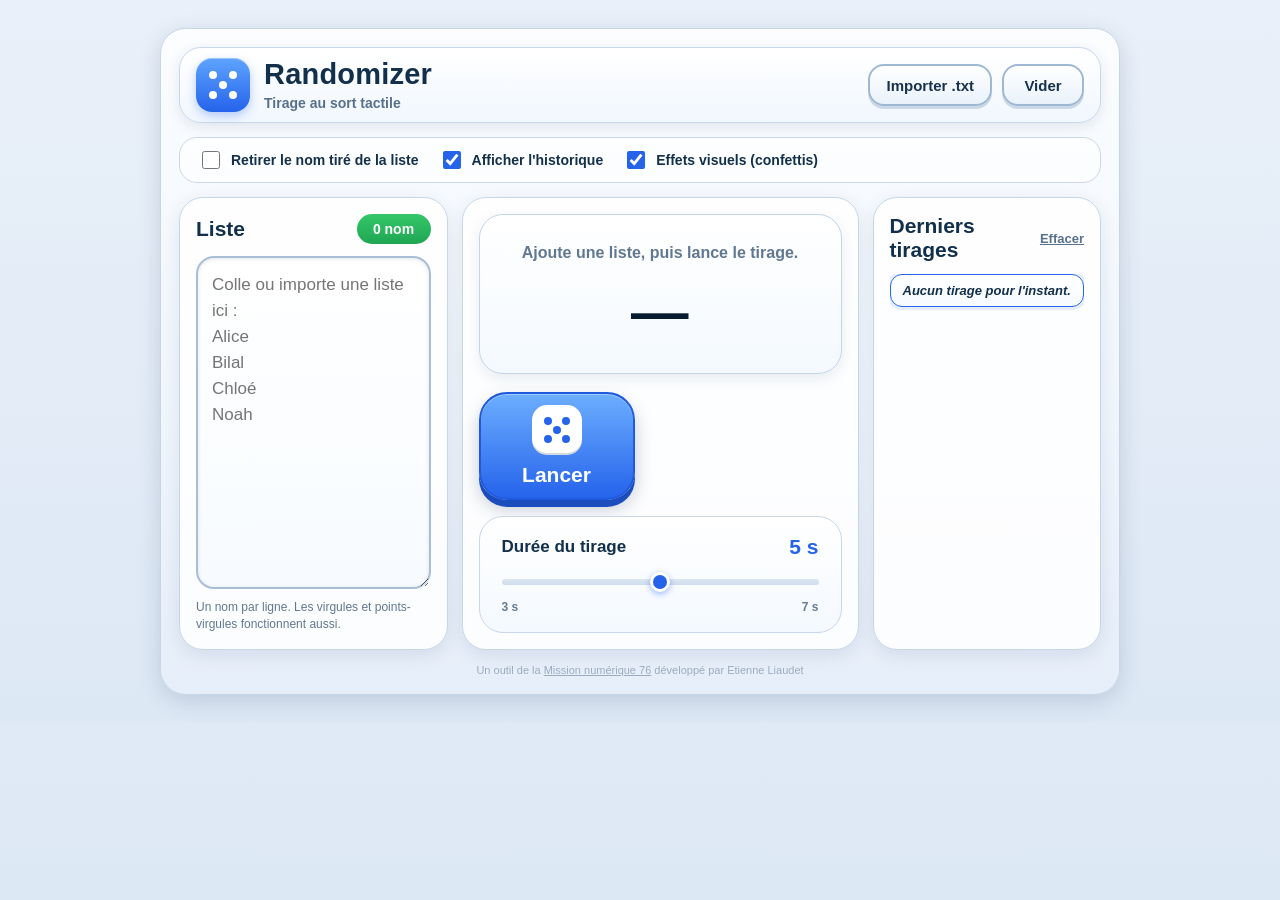
==== commit 46eb99ff: "Merge 04fcaeda625126fabf63ea439eba5d5cb1f7e18e into 9bd26f9b6a65aafd64cac01ec29f77b4bb0ea668" ====
--- a/index.html
+++ b/index.html
@@ -12,7 +12,6 @@
 <body>
     <div id="app" aria-label="Randomizer de tirage au sort">
         <div id="confettiLayer" aria-hidden="true"></div>
-        <div id="notifBanner" class="notifBanner" role="status" aria-live="polite"></div>
 
         <header class="topbar">
             <div class="brand">
@@ -22,26 +21,15 @@
                     <p>Tirage au sort tactile</p>
                 </div>
             </div>
-            <div class="topActions" id="namesTopActions">
+            <div class="topActions">
                 <button type="button" id="btnImport" class="softButton">Importer .txt</button>
                 <input type="file" id="fileImport" accept=".txt,.csv,text/plain" style="display:none">
                 <button type="button" id="btnClear" class="softButton danger">Vider</button>
             </div>
-            <div class="topActions globalActions">
-                <button type="button" id="btnFullscreen" class="btnIcon" title="Plein écran (F)" aria-label="Activer le plein écran">
-                    <svg class="iconExpand" viewBox="0 0 24 24" aria-hidden="true"><path d="M8 3H5a2 2 0 0 0-2 2v3m18 0V5a2 2 0 0 0-2-2h-3m0 18h3a2 2 0 0 0 2-2v-3M3 16v3a2 2 0 0 0 2 2h3" fill="none" stroke="currentColor" stroke-width="2" stroke-linecap="round" stroke-linejoin="round"/></svg>
-                    <svg class="iconCompress" viewBox="0 0 24 24" aria-hidden="true" hidden><path d="M9 3v3a2 2 0 0 1-2 2H4m17 0h-3a2 2 0 0 1-2-2V3m0 18v-3a2 2 0 0 1 2-2h3M4 15h3a2 2 0 0 1 2 2v3" fill="none" stroke="currentColor" stroke-width="2" stroke-linecap="round" stroke-linejoin="round"/></svg>
-                </button>
-            </div>
         </header>
 
-        <nav class="tabBar" role="tablist" aria-label="Type de tirage">
-            <button type="button" class="tabButton active" data-tab="names" role="tab" aria-selected="true">Noms</button>
-            <button type="button" class="tabButton" data-tab="dice" role="tab" aria-selected="false">Dés</button>
-        </nav>
-
         <section class="optionsBar">
-            <label class="optionToggle" id="removeDrawnOption">
+            <label class="optionToggle">
                 <input type="checkbox" id="removeDrawnToggle">
                 <span>Retirer le nom tiré de la liste</span>
             </label>
@@ -56,87 +44,37 @@
         </section>
 
         <main class="layout">
-            <div class="tabPanel" id="tabPanel-names">
-                <section class="panel listPanel">
-                    <div class="panelHeader">
-                        <h2>Liste</h2>
-                        <span id="countBadge">0 nom</span>
+            <section class="panel listPanel">
+                <div class="panelHeader">
+                    <h2>Liste</h2>
+                    <span id="countBadge">0 nom</span>
+                </div>
+                <textarea id="nameList" spellcheck="false" placeholder="Colle ou importe une liste ici :&#10;Alice&#10;Bilal&#10;Chloé&#10;Noah"></textarea>
+                <p class="hint">Un nom par ligne. Les virgules et points-virgules fonctionnent aussi.</p>
+            </section>
+
+            <section class="panel drawPanel">
+                <div id="resultCard">
+                    <div id="statusText" aria-live="polite">Ajoute une liste, puis lance le tirage.</div>
+                    <div id="resultName" aria-live="off">—</div>
+                </div>
+
+                <div class="controls">
+                    <button type="button" id="drawButton" class="drawButton" aria-label="Lancer le tirage au sort">
+                        <span class="dieButton" aria-hidden="true"><i></i><i></i><i></i><i></i><i></i></span>
+                        <span>Lancer</span>
+                    </button>
+
+                    <div class="speedBox">
+                        <div class="speedHeader">
+                            <label for="durationRange">Durée du tirage</label>
+                            <strong><span id="durationValue">5</span> s</strong>
+                        </div>
+                        <input id="durationRange" type="range" min="3" max="7" value="5" step="1">
+                        <div class="rangeLabels"><span>3 s</span><span>7 s</span></div>
                     </div>
-                    <textarea id="nameList" spellcheck="false" placeholder="Colle ou importe une liste ici :&#10;Alice&#10;Bilal&#10;Chloé&#10;Noah"></textarea>
-                    <p class="hint">Un nom par ligne. Les virgules et points-virgules fonctionnent aussi.</p>
-                </section>
-
-                <section class="panel drawPanel">
-                    <div id="resultCard">
-                        <div id="statusText" aria-live="polite">Ajoute une liste, puis lance le tirage.</div>
-                        <div id="resultName" aria-live="off">—</div>
-                    </div>
-
-                    <div class="controls">
-                        <button type="button" id="drawButton" class="drawButton" aria-label="Lancer le tirage au sort">
-                            <span class="dieButton" aria-hidden="true"><i></i><i></i><i></i><i></i><i></i></span>
-                            <span>Lancer</span>
-                        </button>
-
-                        <div class="speedBox">
-                            <div class="speedHeader">
-                                <label for="durationRange">Durée du tirage</label>
-                                <strong><span id="durationValue">5</span> s</strong>
-                            </div>
-                            <input id="durationRange" type="range" min="3" max="7" value="5" step="1">
-                            <div class="rangeLabels"><span>3 s</span><span>7 s</span></div>
-                        </div>
-                    </div>
-                </section>
-            </div>
-
-            <div class="tabPanel" id="tabPanel-dice" hidden>
-                <section class="panel listPanel dicePanel">
-                    <div class="panelHeader">
-                        <h2>Dés</h2>
-                    </div>
-
-                    <div class="diceGroup">
-                        <span class="diceGroupLabel" id="diceStyleLabel">Sélectionner un dé</span>
-                        <div class="pillRow" role="group" aria-labelledby="diceStyleLabel">
-                            <button type="button" class="pillBtn iconPill active" data-style="pips" aria-label="Dé à points" aria-pressed="true">
-                                <span class="miniPipFace" data-value="5" aria-hidden="true"></span>
-                            </button>
-                            <button type="button" class="pillBtn iconPill" data-style="digits" aria-label="Dé à chiffres" aria-pressed="false">5</button>
-                            <button type="button" class="pillBtn iconPill" data-style="hands" aria-label="Dé à doigts" aria-pressed="false">
-                                <span class="miniHand" data-value="5" aria-hidden="true"></span>
-                            </button>
-                        </div>
-                    </div>
-
-                    <div class="diceGroup">
-                        <span class="diceGroupLabel" id="diceCountLabel">Nombre de dé(s)</span>
-                        <div class="pillRow" id="diceCountRow" role="group" aria-labelledby="diceCountLabel"></div>
-                    </div>
-
-                    <div class="diceGroup">
-                        <span class="diceGroupLabel" id="diceSidesLabel">Valeur max</span>
-                        <div class="pillRow" id="diceSidesRow" role="group" aria-labelledby="diceSidesLabel"></div>
-                    </div>
-
-                    <p class="hint">Choisis le style, le nombre de dés et leur valeur max, puis lance.</p>
-                </section>
-
-                <section class="panel drawPanel">
-                    <div id="diceResultCard">
-                        <div id="diceStatusText" aria-live="polite">Prêt à lancer les dés.</div>
-                        <div id="diceFaces" class="diceFaces"></div>
-                        <div id="diceTotal" class="diceTotal" hidden>Total : <strong id="diceTotalValue">0</strong></div>
-                    </div>
-
-                    <div class="controls diceControls">
-                        <button type="button" id="diceRollButton" class="drawButton" aria-label="Lancer les dés">
-                            <span class="dieButton" aria-hidden="true"><i></i><i></i><i></i><i></i><i></i></span>
-                            <span>Lancer</span>
-                        </button>
-                    </div>
-                </section>
-            </div>
+                </div>
+            </section>
 
             <aside class="panel historyPanel" id="historyPanel">
                 <div class="panelHeader">
--- a/css/style.css
+++ b/css/style.css
@@ -1,9 +1,5 @@
 * {
     box-sizing: border-box;
-}
-
-[hidden] {
-    display: none !important;
 }
 
 html, body {
@@ -43,80 +39,6 @@
     display: flex;
     flex-direction: column;
     gap: 14px;
-    overflow-y: auto;
-}
-
-#app:fullscreen,
-#app.fakeFullscreen {
-    max-width: none;
-    width: 100vw;
-    height: 100vh;
-    border-radius: 0;
-    border: none;
-    box-shadow: none;
-    justify-content: center;
-}
-
-#app.fakeFullscreen {
-    position: fixed;
-    inset: 0;
-    z-index: 999999;
-    background: linear-gradient(180deg, #fbfdff 0%, #f0f6fd 58%, #e6eef9 100%);
-}
-
-.notifBanner {
-    position: absolute;
-    top: 0;
-    left: 0;
-    right: 0;
-    z-index: 70;
-    padding: 12px 20px;
-    text-align: center;
-    font-weight: bold;
-    font-size: 14px;
-    color: #fff;
-    background: linear-gradient(135deg, #2563eb, #1f59dd);
-    border-radius: clamp(14px, 2vw, 26px) clamp(14px, 2vw, 26px) 0 0;
-    transform: translateY(-120%);
-    transition: transform .35s cubic-bezier(.34,1.56,.64,1);
-    pointer-events: none;
-}
-
-.notifBanner.visible {
-    transform: translateY(0);
-}
-
-.notifBanner.success {
-    background: linear-gradient(135deg, #34c768, #1fa653);
-}
-
-.notifBanner.error {
-    background: linear-gradient(135deg, #f46274, #d9304a);
-}
-
-.btnIcon {
-    width: 42px;
-    height: 42px;
-    padding: 0;
-    color: #2563eb;
-    background: linear-gradient(180deg, #ffffff, #e9f2fb);
-    border: 2px solid #9eb8d3;
-    border-radius: 50%;
-    cursor: pointer;
-    display: flex;
-    align-items: center;
-    justify-content: center;
-}
-
-.btnIcon svg {
-    width: 20px;
-    height: 20px;
-}
-
-.btnIcon:hover,
-.btnIcon:focus {
-    border-color: #2563eb;
-    outline: none;
 }
 
 .topbar {
@@ -222,46 +144,6 @@
     opacity: .6;
     cursor: default;
     transform: none;
-}
-
-.tabBar {
-    display: flex;
-    flex-wrap: wrap;
-    gap: 8px;
-    padding: 6px;
-    background: rgba(255,255,255,.6);
-    border: 1px solid #c9d8ea;
-    border-radius: 18px;
-}
-
-.tabButton {
-    flex: 1 1 auto;
-    min-width: 100px;
-    height: 40px;
-    padding: 0 16px;
-    color: #58718b;
-    background: transparent;
-    border: none;
-    border-radius: 14px;
-    font-size: 15px;
-    font-weight: bold;
-    cursor: pointer;
-}
-
-.tabButton:hover,
-.tabButton:focus {
-    color: #2563eb;
-    outline: none;
-}
-
-.tabButton.active {
-    color: #fff;
-    background: linear-gradient(180deg, #6caeff, #2563eb);
-    box-shadow: 0 3px 10px rgba(37,99,235,.35);
-}
-
-.tabPanel {
-    display: contents;
 }
 
 .optionsBar {
@@ -386,258 +268,6 @@
     line-height: 17px;
 }
 
-.dicePanel {
-    display: flex;
-    flex-direction: column;
-}
-
-.diceGroup {
-    margin-bottom: 16px;
-}
-
-.diceGroup:last-of-type {
-    margin-bottom: 0;
-}
-
-.diceGroupLabel {
-    display: block;
-    margin-bottom: 8px;
-    color: #58718b;
-    font-size: 12px;
-    font-weight: bold;
-    text-transform: uppercase;
-    letter-spacing: .4px;
-}
-
-.pillRow {
-    display: flex;
-    flex-wrap: wrap;
-    gap: 8px;
-}
-
-.pillBtn {
-    min-width: 38px;
-    height: 38px;
-    padding: 0 10px;
-    color: #58718b;
-    background: linear-gradient(180deg, #ffffff, #eef4fb);
-    border: 2px solid #c7d7e9;
-    border-radius: 999px;
-    font-size: 14px;
-    font-weight: bold;
-    cursor: pointer;
-    display: flex;
-    align-items: center;
-    justify-content: center;
-}
-
-.pillBtn:hover,
-.pillBtn:focus {
-    border-color: #2563eb;
-    outline: none;
-}
-
-.pillBtn.active {
-    color: #fff;
-    background: linear-gradient(180deg, #6caeff, #2563eb);
-    border-color: #1f59dd;
-    box-shadow: 0 3px 8px rgba(37,99,235,.30);
-}
-
-.pillBtn.iconPill {
-    width: 46px;
-    height: 46px;
-    padding: 0;
-    border-radius: 14px;
-    font-size: 18px;
-    font-weight: 900;
-}
-
-.miniPipFace,
-.miniHand {
-    position: relative;
-    display: block;
-    width: 22px;
-    height: 22px;
-}
-
-#diceResultCard {
-    position: relative;
-    flex: 1 1 auto;
-    min-height: 160px;
-    border-radius: 24px;
-    background: linear-gradient(180deg, #ffffff, #f4f9ff);
-    border: 1px solid #c4d5e8;
-    box-shadow: inset 0 1px 0 rgba(255,255,255,.95), 0 5px 14px rgba(23,52,84,.09);
-    display: flex;
-    flex-direction: column;
-    justify-content: center;
-    align-items: center;
-    text-align: center;
-    padding: 18px;
-    gap: 12px;
-}
-
-#diceStatusText {
-    min-height: 24px;
-    color: #617891;
-    font-size: 16px;
-    font-weight: bold;
-}
-
-.diceFaces {
-    display: flex;
-    flex-wrap: wrap;
-    justify-content: center;
-    gap: 10px;
-}
-
-.dieFace {
-    position: relative;
-    display: flex;
-    align-items: center;
-    justify-content: center;
-    width: 64px;
-    height: 64px;
-    color: #fff;
-    background: linear-gradient(180deg, #6caeff, #2563eb);
-    border: 2px solid #1f59dd;
-    border-radius: 16px;
-    box-shadow: inset 0 1px 0 rgba(255,255,255,.35), 0 4px 10px rgba(37,99,235,.30);
-    font-size: 26px;
-    font-weight: 900;
-}
-
-.dieFace.rolling {
-    animation: dieShake .3s ease-in-out infinite;
-}
-
-.dieFace.dropping {
-    animation: dieDrop 550ms cubic-bezier(.34, 1.56, .64, 1) both;
-}
-
-.dieFace.landed {
-    animation: dieLanded .4s ease-out;
-}
-
-@keyframes dieDrop {
-    0% { transform: translateY(-90px) scale(.7); opacity: 0; }
-    55% { transform: translateY(6px) scale(1.05); opacity: 1; }
-    75% { transform: translateY(-4px) scale(.98); }
-    100% { transform: translateY(0) scale(1); }
-}
-
-@keyframes dieLanded {
-    0% { transform: scale(.88); }
-    60% { transform: scale(1.08); }
-    100% { transform: scale(1); }
-}
-
-.pipGrid {
-    display: grid;
-    grid-template-columns: repeat(3, 1fr);
-    grid-template-rows: repeat(3, 1fr);
-    grid-template-areas:
-        "tl . tr"
-        "ml c mr"
-        "bl . br";
-    width: 68%;
-    height: 68%;
-    gap: 6%;
-}
-
-.pip {
-    justify-self: center;
-    align-self: center;
-    width: 100%;
-    height: 100%;
-    max-width: 9px;
-    max-height: 9px;
-    border-radius: 50%;
-    background-color: currentColor;
-}
-
-.pip-tl { grid-area: tl; }
-.pip-tr { grid-area: tr; }
-.pip-ml { grid-area: ml; }
-.pip-mr { grid-area: mr; }
-.pip-bl { grid-area: bl; }
-.pip-br { grid-area: br; }
-.pip-c { grid-area: c; }
-
-.handFace {
-    position: relative;
-    display: block;
-    width: 100%;
-    height: 100%;
-}
-
-.handFace .palm {
-    position: absolute;
-    left: 16%;
-    bottom: 4%;
-    width: 68%;
-    height: 32%;
-    background-color: currentColor;
-    border-radius: 40% 40% 30% 30%;
-}
-
-.handFace .finger {
-    position: absolute;
-    bottom: 20%;
-    width: 13%;
-    border-radius: 40%;
-    background-color: currentColor;
-}
-
-.handFace .finger.thumb {
-    width: 15%;
-    height: 30%;
-    left: 6%;
-    bottom: 12%;
-    transform: rotate(-30deg);
-    transform-origin: bottom center;
-}
-
-.handFace .finger.index { left: 23%; height: 48%; }
-.handFace .finger.middle { left: 39%; height: 56%; }
-.handFace .finger.ring { left: 55%; height: 50%; }
-.handFace .finger.pinky { left: 71%; height: 38%; }
-
-.handFace .plusOne {
-    position: absolute;
-    top: -8%;
-    right: -10%;
-    width: 34%;
-    height: 34%;
-    border-radius: 50%;
-    background: #fff;
-    color: #2563eb;
-    display: flex;
-    align-items: center;
-    justify-content: center;
-    font-size: 9px;
-    font-weight: 900;
-    box-shadow: 0 2px 4px rgba(23,52,84,.25);
-}
-
-@keyframes dieShake {
-    0%, 100% { transform: rotate(0deg); }
-    25% { transform: rotate(-8deg); }
-    75% { transform: rotate(8deg); }
-}
-
-.diceTotal {
-    color: #12304b;
-    font-size: 16px;
-    font-weight: bold;
-}
-
-.diceTotal strong {
-    color: #2563eb;
-    font-size: 20px;
-}
-
 .drawPanel {
     position: relative;
     flex: 2 1 380px;
@@ -705,14 +335,6 @@
     gap: 16px;
 }
 
-.diceControls {
-    justify-content: flex-end;
-}
-
-.diceControls .drawButton {
-    min-width: 176px;
-}
-
 .drawButton {
     width: 156px;
     height: 108px;
@@ -885,6 +507,10 @@
     flex-direction: column;
 }
 
+.historyPanel[hidden] {
+    display: none;
+}
+
 .historyList {
     flex: 1 1 auto;
     margin: 0;
@@ -916,14 +542,6 @@
     box-shadow: 0 0 0 3px rgba(37,99,235,.10);
 }
 
-.historyList li {
-    border-left: 4px solid #34c768;
-}
-
-.historyList li[data-kind="dice"] {
-    border-left-color: #f5a623;
-}
-
 .historyList .historyName {
     overflow: hidden;
     text-overflow: ellipsis;
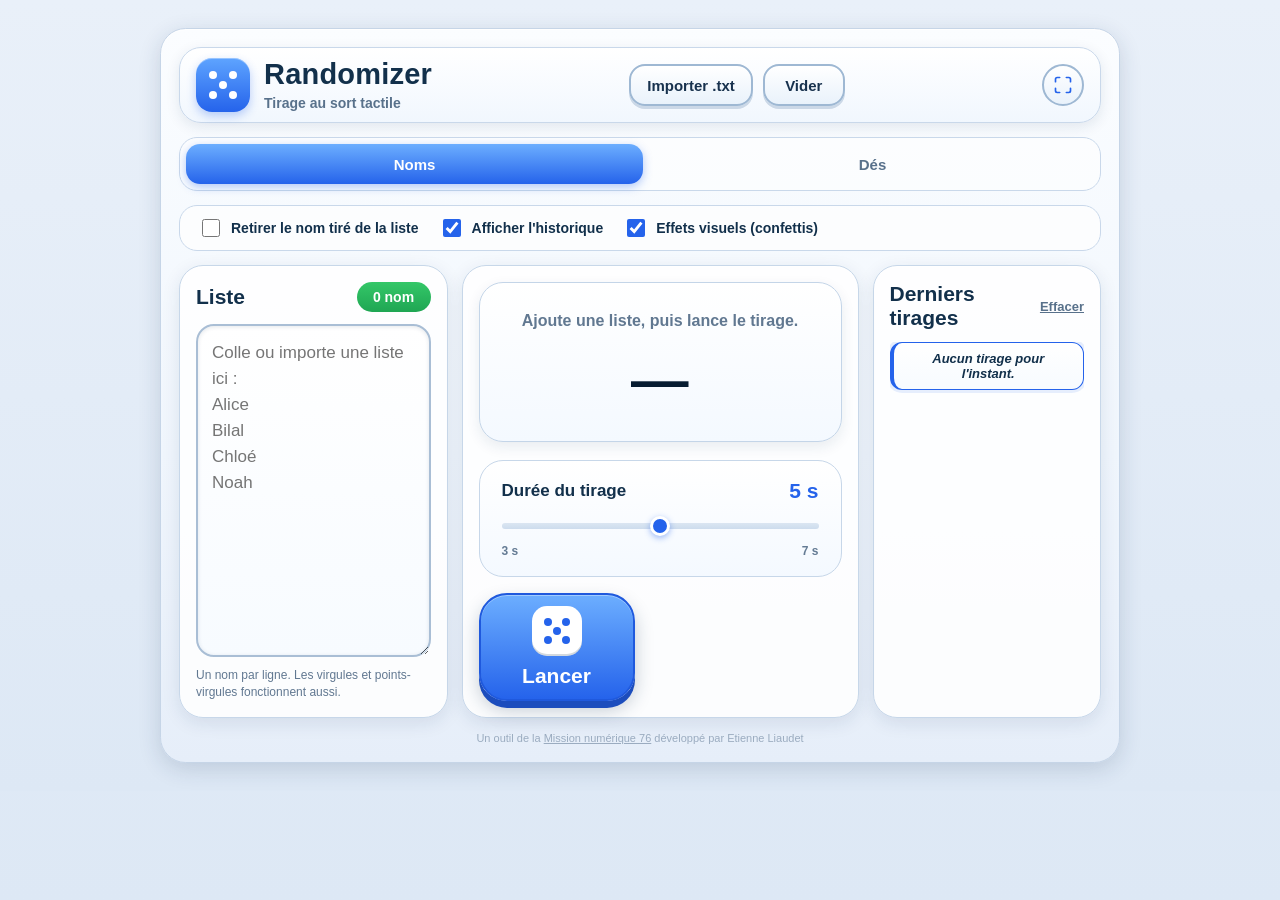
==== commit f89a75f8: "Align names/dice roll buttons and add more shadow to die tiles Reorder the Noms tab's controls (dura" ====
--- a/index.html
+++ b/index.html
@@ -12,6 +12,7 @@
 <body>
     <div id="app" aria-label="Randomizer de tirage au sort">
         <div id="confettiLayer" aria-hidden="true"></div>
+        <div id="notifBanner" class="notifBanner" role="status" aria-live="polite"></div>
 
         <header class="topbar">
             <div class="brand">
@@ -21,15 +22,26 @@
                     <p>Tirage au sort tactile</p>
                 </div>
             </div>
-            <div class="topActions">
+            <div class="topActions" id="namesTopActions">
                 <button type="button" id="btnImport" class="softButton">Importer .txt</button>
                 <input type="file" id="fileImport" accept=".txt,.csv,text/plain" style="display:none">
                 <button type="button" id="btnClear" class="softButton danger">Vider</button>
             </div>
+            <div class="topActions globalActions">
+                <button type="button" id="btnFullscreen" class="btnIcon" title="Plein écran (F)" aria-label="Activer le plein écran">
+                    <svg class="iconExpand" viewBox="0 0 24 24" aria-hidden="true"><path d="M8 3H5a2 2 0 0 0-2 2v3m18 0V5a2 2 0 0 0-2-2h-3m0 18h3a2 2 0 0 0 2-2v-3M3 16v3a2 2 0 0 0 2 2h3" fill="none" stroke="currentColor" stroke-width="2" stroke-linecap="round" stroke-linejoin="round"/></svg>
+                    <svg class="iconCompress" viewBox="0 0 24 24" aria-hidden="true" hidden><path d="M9 3v3a2 2 0 0 1-2 2H4m17 0h-3a2 2 0 0 1-2-2V3m0 18v-3a2 2 0 0 1 2-2h3M4 15h3a2 2 0 0 1 2 2v3" fill="none" stroke="currentColor" stroke-width="2" stroke-linecap="round" stroke-linejoin="round"/></svg>
+                </button>
+            </div>
         </header>
 
+        <nav class="tabBar" role="tablist" aria-label="Type de tirage">
+            <button type="button" class="tabButton active" data-tab="names" role="tab" aria-selected="true">Noms</button>
+            <button type="button" class="tabButton" data-tab="dice" role="tab" aria-selected="false">Dés</button>
+        </nav>
+
         <section class="optionsBar">
-            <label class="optionToggle">
+            <label class="optionToggle" id="removeDrawnOption">
                 <input type="checkbox" id="removeDrawnToggle">
                 <span>Retirer le nom tiré de la liste</span>
             </label>
@@ -44,37 +56,87 @@
         </section>
 
         <main class="layout">
-            <section class="panel listPanel">
-                <div class="panelHeader">
-                    <h2>Liste</h2>
-                    <span id="countBadge">0 nom</span>
-                </div>
-                <textarea id="nameList" spellcheck="false" placeholder="Colle ou importe une liste ici :&#10;Alice&#10;Bilal&#10;Chloé&#10;Noah"></textarea>
-                <p class="hint">Un nom par ligne. Les virgules et points-virgules fonctionnent aussi.</p>
-            </section>
+            <div class="tabPanel" id="tabPanel-names">
+                <section class="panel listPanel">
+                    <div class="panelHeader">
+                        <h2>Liste</h2>
+                        <span id="countBadge">0 nom</span>
+                    </div>
+                    <textarea id="nameList" spellcheck="false" placeholder="Colle ou importe une liste ici :&#10;Alice&#10;Bilal&#10;Chloé&#10;Noah"></textarea>
+                    <p class="hint">Un nom par ligne. Les virgules et points-virgules fonctionnent aussi.</p>
+                </section>
 
-            <section class="panel drawPanel">
-                <div id="resultCard">
-                    <div id="statusText" aria-live="polite">Ajoute une liste, puis lance le tirage.</div>
-                    <div id="resultName" aria-live="off">—</div>
-                </div>
+                <section class="panel drawPanel">
+                    <div id="resultCard">
+                        <div id="statusText" aria-live="polite">Ajoute une liste, puis lance le tirage.</div>
+                        <div id="resultName" aria-live="off">—</div>
+                    </div>
 
-                <div class="controls">
-                    <button type="button" id="drawButton" class="drawButton" aria-label="Lancer le tirage au sort">
-                        <span class="dieButton" aria-hidden="true"><i></i><i></i><i></i><i></i><i></i></span>
-                        <span>Lancer</span>
-                    </button>
+                    <div class="controls">
+                        <div class="speedBox">
+                            <div class="speedHeader">
+                                <label for="durationRange">Durée du tirage</label>
+                                <strong><span id="durationValue">5</span> s</strong>
+                            </div>
+                            <input id="durationRange" type="range" min="3" max="7" value="5" step="1">
+                            <div class="rangeLabels"><span>3 s</span><span>7 s</span></div>
+                        </div>
 
-                    <div class="speedBox">
-                        <div class="speedHeader">
-                            <label for="durationRange">Durée du tirage</label>
-                            <strong><span id="durationValue">5</span> s</strong>
+                        <button type="button" id="drawButton" class="drawButton" aria-label="Lancer le tirage au sort">
+                            <span class="dieButton" aria-hidden="true"><i></i><i></i><i></i><i></i><i></i></span>
+                            <span>Lancer</span>
+                        </button>
+                    </div>
+                </section>
+            </div>
+
+            <div class="tabPanel" id="tabPanel-dice" hidden>
+                <section class="panel listPanel dicePanel">
+                    <div class="panelHeader">
+                        <h2>Dés</h2>
+                    </div>
+
+                    <div class="diceGroup">
+                        <span class="diceGroupLabel" id="diceStyleLabel">Sélectionner un dé</span>
+                        <div class="pillRow" role="group" aria-labelledby="diceStyleLabel">
+                            <button type="button" class="pillBtn iconPill active" data-style="pips" aria-label="Dé à points" aria-pressed="true">
+                                <span class="miniPipFace" data-value="5" aria-hidden="true"></span>
+                            </button>
+                            <button type="button" class="pillBtn iconPill" data-style="digits" aria-label="Dé à chiffres" aria-pressed="false">5</button>
+                            <button type="button" class="pillBtn iconPill" data-style="hands" aria-label="Dé à doigts" aria-pressed="false">
+                                <span class="miniHand" data-value="5" aria-hidden="true"></span>
+                            </button>
                         </div>
-                        <input id="durationRange" type="range" min="3" max="7" value="5" step="1">
-                        <div class="rangeLabels"><span>3 s</span><span>7 s</span></div>
                     </div>
-                </div>
-            </section>
+
+                    <div class="diceGroup">
+                        <span class="diceGroupLabel" id="diceCountLabel">Nombre de dé(s)</span>
+                        <div class="pillRow" id="diceCountRow" role="group" aria-labelledby="diceCountLabel"></div>
+                    </div>
+
+                    <div class="diceGroup">
+                        <span class="diceGroupLabel" id="diceSidesLabel">Valeur max</span>
+                        <div class="pillRow" id="diceSidesRow" role="group" aria-labelledby="diceSidesLabel"></div>
+                    </div>
+
+                    <p class="hint">Choisis le style, le nombre de dés et leur valeur max, puis lance.</p>
+                </section>
+
+                <section class="panel drawPanel">
+                    <div id="diceResultCard">
+                        <div id="diceStatusText" aria-live="polite">Prêt à lancer les dés.</div>
+                        <div id="diceFaces" class="diceFaces"></div>
+                        <div id="diceTotal" class="diceTotal" hidden>Total : <strong id="diceTotalValue">0</strong></div>
+                    </div>
+
+                    <div class="controls diceControls">
+                        <button type="button" id="diceRollButton" class="drawButton" aria-label="Lancer les dés">
+                            <span class="dieButton" aria-hidden="true"><i></i><i></i><i></i><i></i><i></i></span>
+                            <span>Lancer</span>
+                        </button>
+                    </div>
+                </section>
+            </div>
 
             <aside class="panel historyPanel" id="historyPanel">
                 <div class="panelHeader">
--- a/css/style.css
+++ b/css/style.css
@@ -1,5 +1,9 @@
 * {
     box-sizing: border-box;
+}
+
+[hidden] {
+    display: none !important;
 }
 
 html, body {
@@ -39,6 +43,80 @@
     display: flex;
     flex-direction: column;
     gap: 14px;
+    overflow-y: auto;
+}
+
+#app:fullscreen,
+#app.fakeFullscreen {
+    max-width: none;
+    width: 100vw;
+    height: 100vh;
+    border-radius: 0;
+    border: none;
+    box-shadow: none;
+    justify-content: center;
+}
+
+#app.fakeFullscreen {
+    position: fixed;
+    inset: 0;
+    z-index: 999999;
+    background: linear-gradient(180deg, #fbfdff 0%, #f0f6fd 58%, #e6eef9 100%);
+}
+
+.notifBanner {
+    position: absolute;
+    top: 0;
+    left: 0;
+    right: 0;
+    z-index: 70;
+    padding: 12px 20px;
+    text-align: center;
+    font-weight: bold;
+    font-size: 14px;
+    color: #fff;
+    background: linear-gradient(135deg, #2563eb, #1f59dd);
+    border-radius: clamp(14px, 2vw, 26px) clamp(14px, 2vw, 26px) 0 0;
+    transform: translateY(-120%);
+    transition: transform .35s cubic-bezier(.34,1.56,.64,1);
+    pointer-events: none;
+}
+
+.notifBanner.visible {
+    transform: translateY(0);
+}
+
+.notifBanner.success {
+    background: linear-gradient(135deg, #34c768, #1fa653);
+}
+
+.notifBanner.error {
+    background: linear-gradient(135deg, #f46274, #d9304a);
+}
+
+.btnIcon {
+    width: 42px;
+    height: 42px;
+    padding: 0;
+    color: #2563eb;
+    background: linear-gradient(180deg, #ffffff, #e9f2fb);
+    border: 2px solid #9eb8d3;
+    border-radius: 50%;
+    cursor: pointer;
+    display: flex;
+    align-items: center;
+    justify-content: center;
+}
+
+.btnIcon svg {
+    width: 20px;
+    height: 20px;
+}
+
+.btnIcon:hover,
+.btnIcon:focus {
+    border-color: #2563eb;
+    outline: none;
 }
 
 .topbar {
@@ -144,6 +222,46 @@
     opacity: .6;
     cursor: default;
     transform: none;
+}
+
+.tabBar {
+    display: flex;
+    flex-wrap: wrap;
+    gap: 8px;
+    padding: 6px;
+    background: rgba(255,255,255,.6);
+    border: 1px solid #c9d8ea;
+    border-radius: 18px;
+}
+
+.tabButton {
+    flex: 1 1 auto;
+    min-width: 100px;
+    height: 40px;
+    padding: 0 16px;
+    color: #58718b;
+    background: transparent;
+    border: none;
+    border-radius: 14px;
+    font-size: 15px;
+    font-weight: bold;
+    cursor: pointer;
+}
+
+.tabButton:hover,
+.tabButton:focus {
+    color: #2563eb;
+    outline: none;
+}
+
+.tabButton.active {
+    color: #fff;
+    background: linear-gradient(180deg, #6caeff, #2563eb);
+    box-shadow: 0 3px 10px rgba(37,99,235,.35);
+}
+
+.tabPanel {
+    display: contents;
 }
 
 .optionsBar {
@@ -268,6 +386,213 @@
     line-height: 17px;
 }
 
+.dicePanel {
+    display: flex;
+    flex-direction: column;
+}
+
+.diceGroup {
+    margin-bottom: 16px;
+}
+
+.diceGroup:last-of-type {
+    margin-bottom: 0;
+}
+
+.diceGroupLabel {
+    display: block;
+    margin-bottom: 8px;
+    color: #58718b;
+    font-size: 12px;
+    font-weight: bold;
+    text-transform: uppercase;
+    letter-spacing: .4px;
+}
+
+.pillRow {
+    display: flex;
+    flex-wrap: wrap;
+    gap: 8px;
+}
+
+.pillBtn {
+    min-width: 38px;
+    height: 38px;
+    padding: 0 10px;
+    color: #58718b;
+    background: linear-gradient(180deg, #ffffff, #eef4fb);
+    border: 2px solid #c7d7e9;
+    border-radius: 999px;
+    font-size: 14px;
+    font-weight: bold;
+    cursor: pointer;
+    display: flex;
+    align-items: center;
+    justify-content: center;
+}
+
+.pillBtn:hover,
+.pillBtn:focus {
+    border-color: #2563eb;
+    outline: none;
+}
+
+.pillBtn.active {
+    color: #fff;
+    background: linear-gradient(180deg, #6caeff, #2563eb);
+    border-color: #1f59dd;
+    box-shadow: 0 3px 8px rgba(37,99,235,.30);
+}
+
+.pillBtn.iconPill {
+    width: 46px;
+    height: 46px;
+    padding: 0;
+    border-radius: 14px;
+    font-size: 18px;
+    font-weight: 900;
+}
+
+.miniPipFace,
+.miniHand {
+    position: relative;
+    display: block;
+    width: 22px;
+    height: 22px;
+}
+
+#diceResultCard {
+    position: relative;
+    flex: 1 1 auto;
+    min-height: 160px;
+    border-radius: 24px;
+    background: linear-gradient(180deg, #ffffff, #f4f9ff);
+    border: 1px solid #c4d5e8;
+    box-shadow: inset 0 1px 0 rgba(255,255,255,.95), 0 5px 14px rgba(23,52,84,.09);
+    display: flex;
+    flex-direction: column;
+    justify-content: center;
+    align-items: center;
+    text-align: center;
+    padding: 18px;
+    gap: 12px;
+}
+
+#diceStatusText {
+    min-height: 24px;
+    color: #617891;
+    font-size: 16px;
+    font-weight: bold;
+}
+
+.diceFaces {
+    display: flex;
+    flex-wrap: wrap;
+    justify-content: center;
+    gap: 10px;
+}
+
+.dieFace {
+    position: relative;
+    display: flex;
+    align-items: center;
+    justify-content: center;
+    width: 64px;
+    height: 64px;
+    color: #1f2937;
+    background: #ffffff;
+    border: 1.5px solid #1f2937;
+    border-radius: 16px;
+    box-shadow: 0 6px 14px rgba(23,52,84,.22);
+    font-size: 26px;
+    font-weight: 900;
+}
+
+.dieFace.rolling {
+    animation: dieShake .3s ease-in-out infinite;
+}
+
+.dieFace.dropping {
+    animation: dieDrop 550ms cubic-bezier(.34, 1.56, .64, 1) both;
+}
+
+.dieFace.landed {
+    animation: dieLanded .4s ease-out;
+}
+
+@keyframes dieDrop {
+    0% { transform: translateY(-90px) scale(.7); opacity: 0; }
+    55% { transform: translateY(6px) scale(1.05); opacity: 1; }
+    75% { transform: translateY(-4px) scale(.98); }
+    100% { transform: translateY(0) scale(1); }
+}
+
+@keyframes dieLanded {
+    0% { transform: scale(.88); }
+    60% { transform: scale(1.08); }
+    100% { transform: scale(1); }
+}
+
+.pipGrid {
+    display: grid;
+    grid-template-columns: repeat(3, 1fr);
+    grid-template-rows: repeat(3, 1fr);
+    grid-template-areas:
+        "tl . tr"
+        "ml c mr"
+        "bl . br";
+    width: 68%;
+    height: 68%;
+    gap: 6%;
+}
+
+.pip {
+    justify-self: center;
+    align-self: center;
+    width: 100%;
+    height: 100%;
+    max-width: 9px;
+    max-height: 9px;
+    border-radius: 50%;
+    background-color: currentColor;
+}
+
+.pip-tl { grid-area: tl; }
+.pip-tr { grid-area: tr; }
+.pip-ml { grid-area: ml; }
+.pip-mr { grid-area: mr; }
+.pip-bl { grid-area: bl; }
+.pip-br { grid-area: br; }
+.pip-c { grid-area: c; }
+
+.handImg {
+    display: block;
+    width: 62%;
+    height: 62%;
+    object-fit: contain;
+}
+
+.pillBtn.iconPill.active .handImg {
+    filter: brightness(0) invert(1);
+}
+
+@keyframes dieShake {
+    0%, 100% { transform: rotate(0deg); }
+    25% { transform: rotate(-8deg); }
+    75% { transform: rotate(8deg); }
+}
+
+.diceTotal {
+    color: #12304b;
+    font-size: 16px;
+    font-weight: bold;
+}
+
+.diceTotal strong {
+    color: #2563eb;
+    font-size: 20px;
+}
+
 .drawPanel {
     position: relative;
     flex: 2 1 380px;
@@ -333,6 +658,14 @@
     flex-wrap: wrap;
     align-items: center;
     gap: 16px;
+}
+
+.diceControls {
+    justify-content: flex-end;
+}
+
+.diceControls .drawButton {
+    min-width: 176px;
 }
 
 .drawButton {
@@ -507,10 +840,6 @@
     flex-direction: column;
 }
 
-.historyPanel[hidden] {
-    display: none;
-}
-
 .historyList {
     flex: 1 1 auto;
     margin: 0;
@@ -540,6 +869,14 @@
 .historyList li:first-child {
     border-color: #2563eb;
     box-shadow: 0 0 0 3px rgba(37,99,235,.10);
+}
+
+.historyList li {
+    border-left: 4px solid #34c768;
+}
+
+.historyList li[data-kind="dice"] {
+    border-left-color: #f5a623;
 }
 
 .historyList .historyName {
